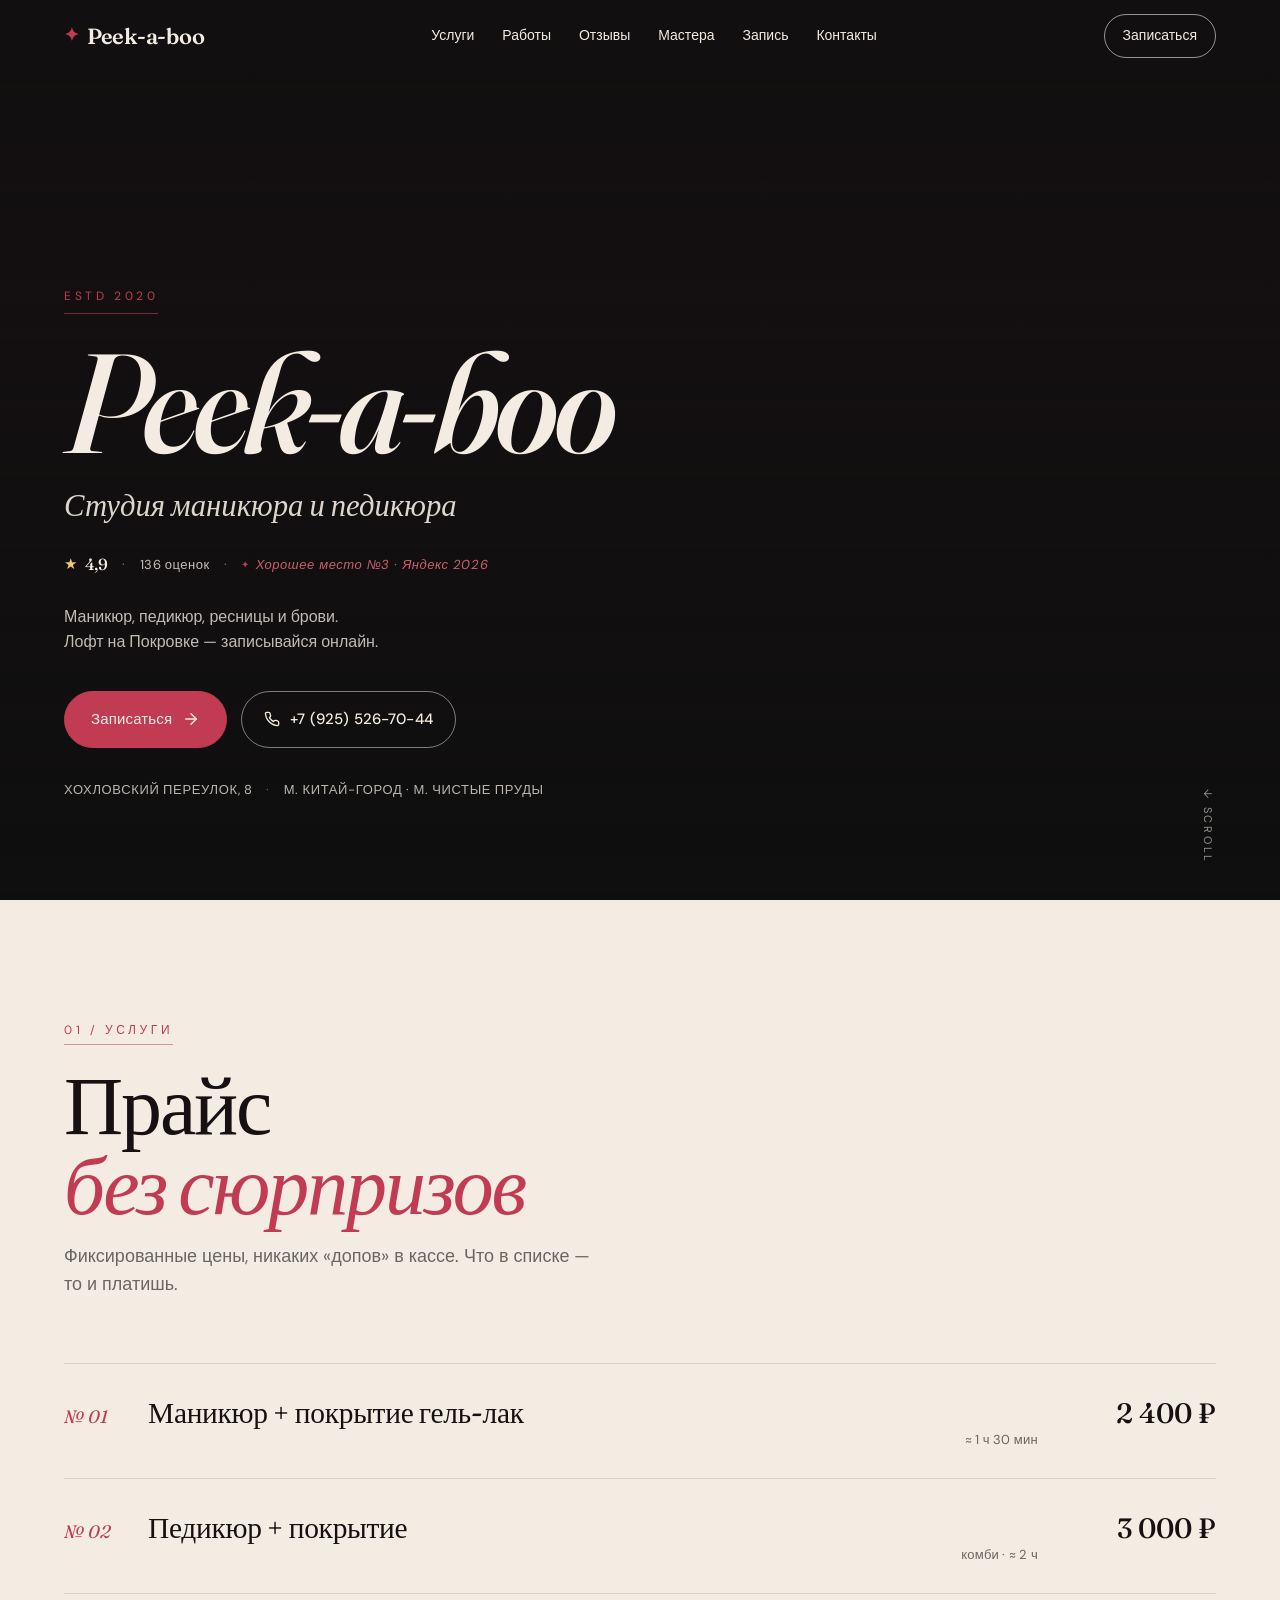
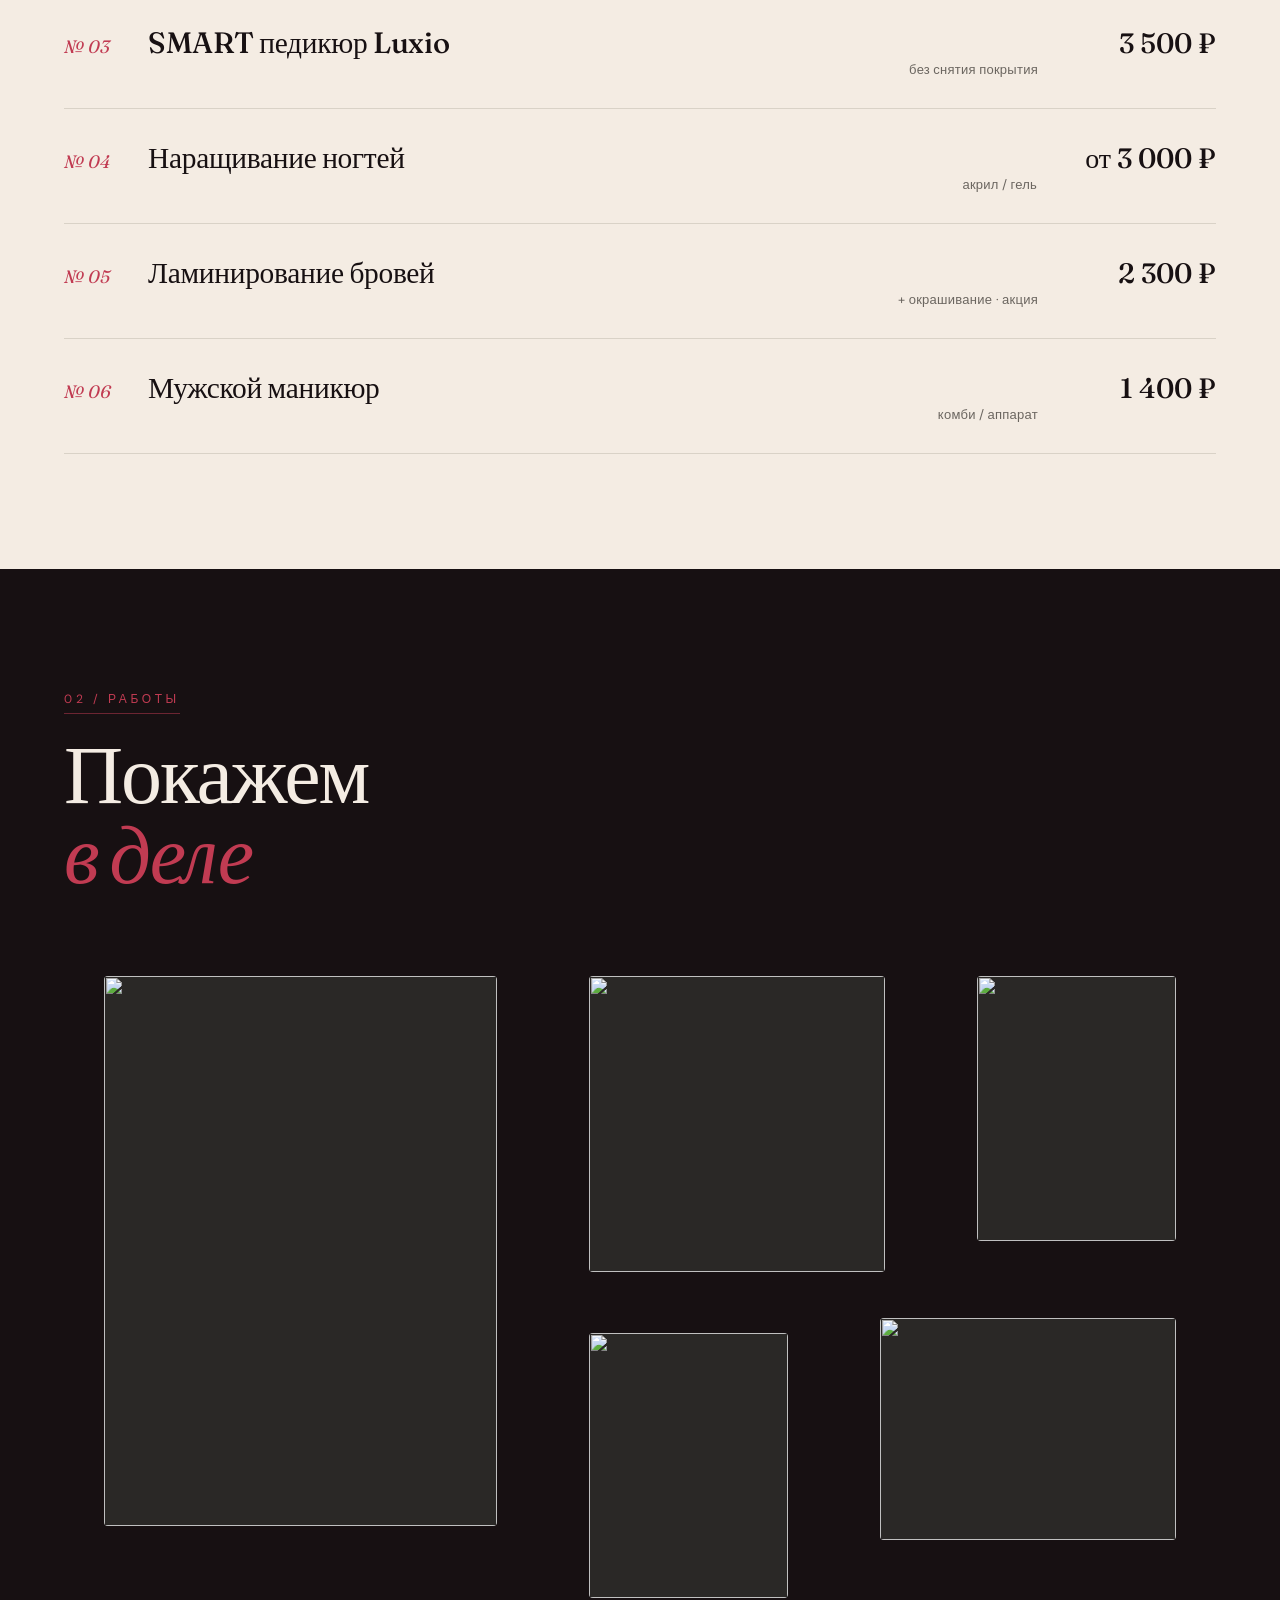
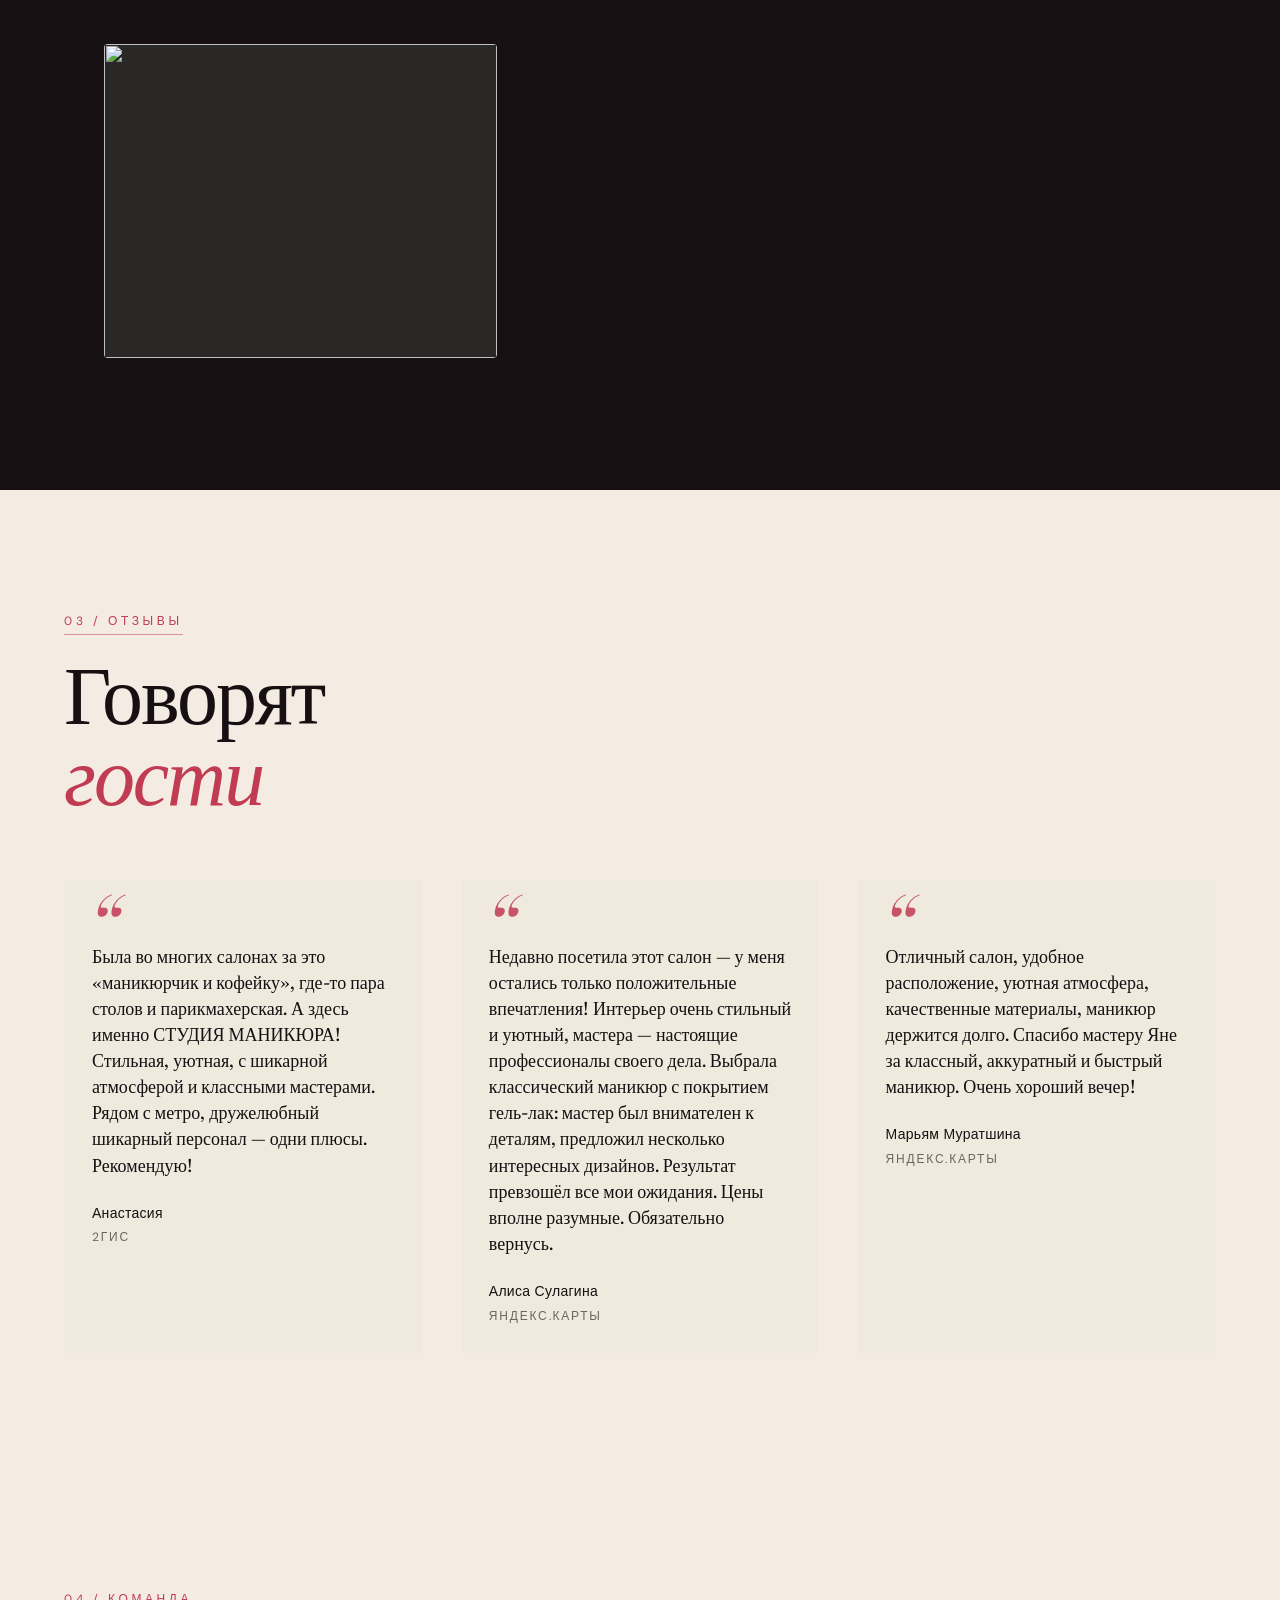
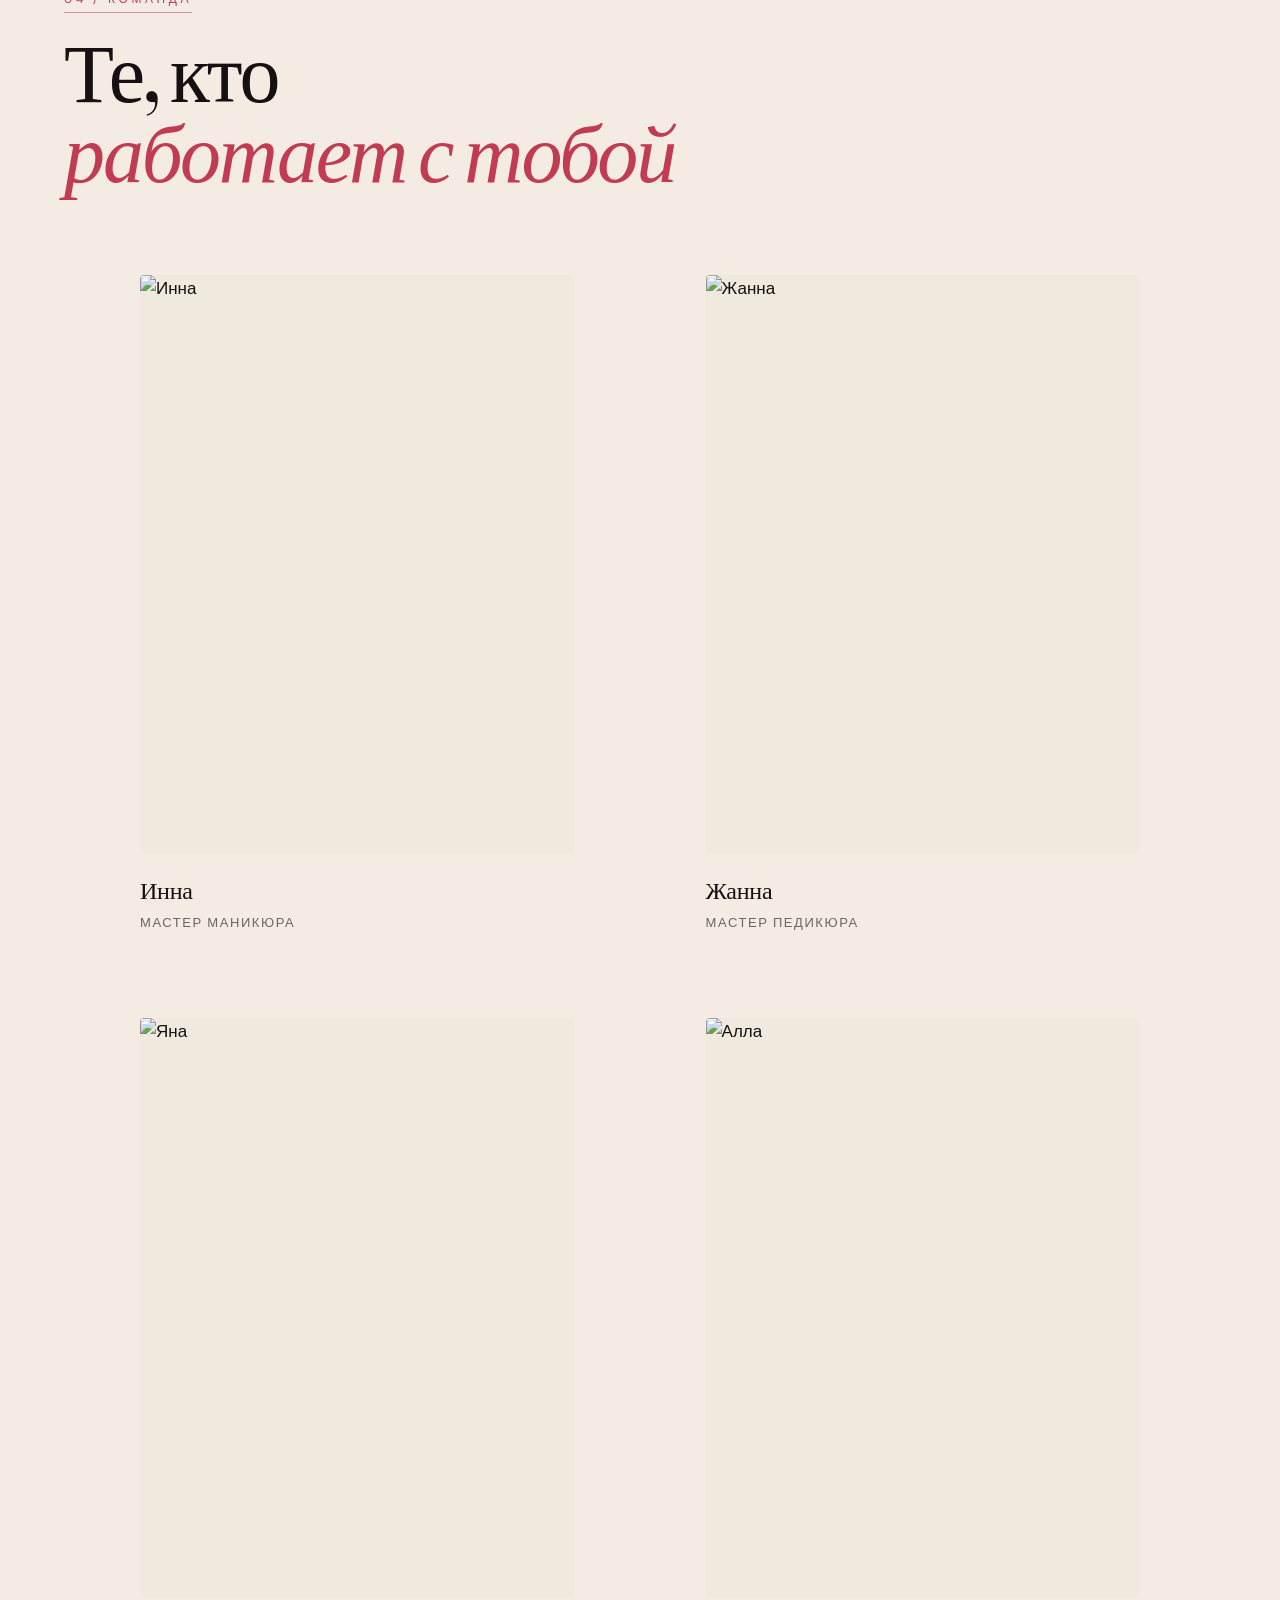
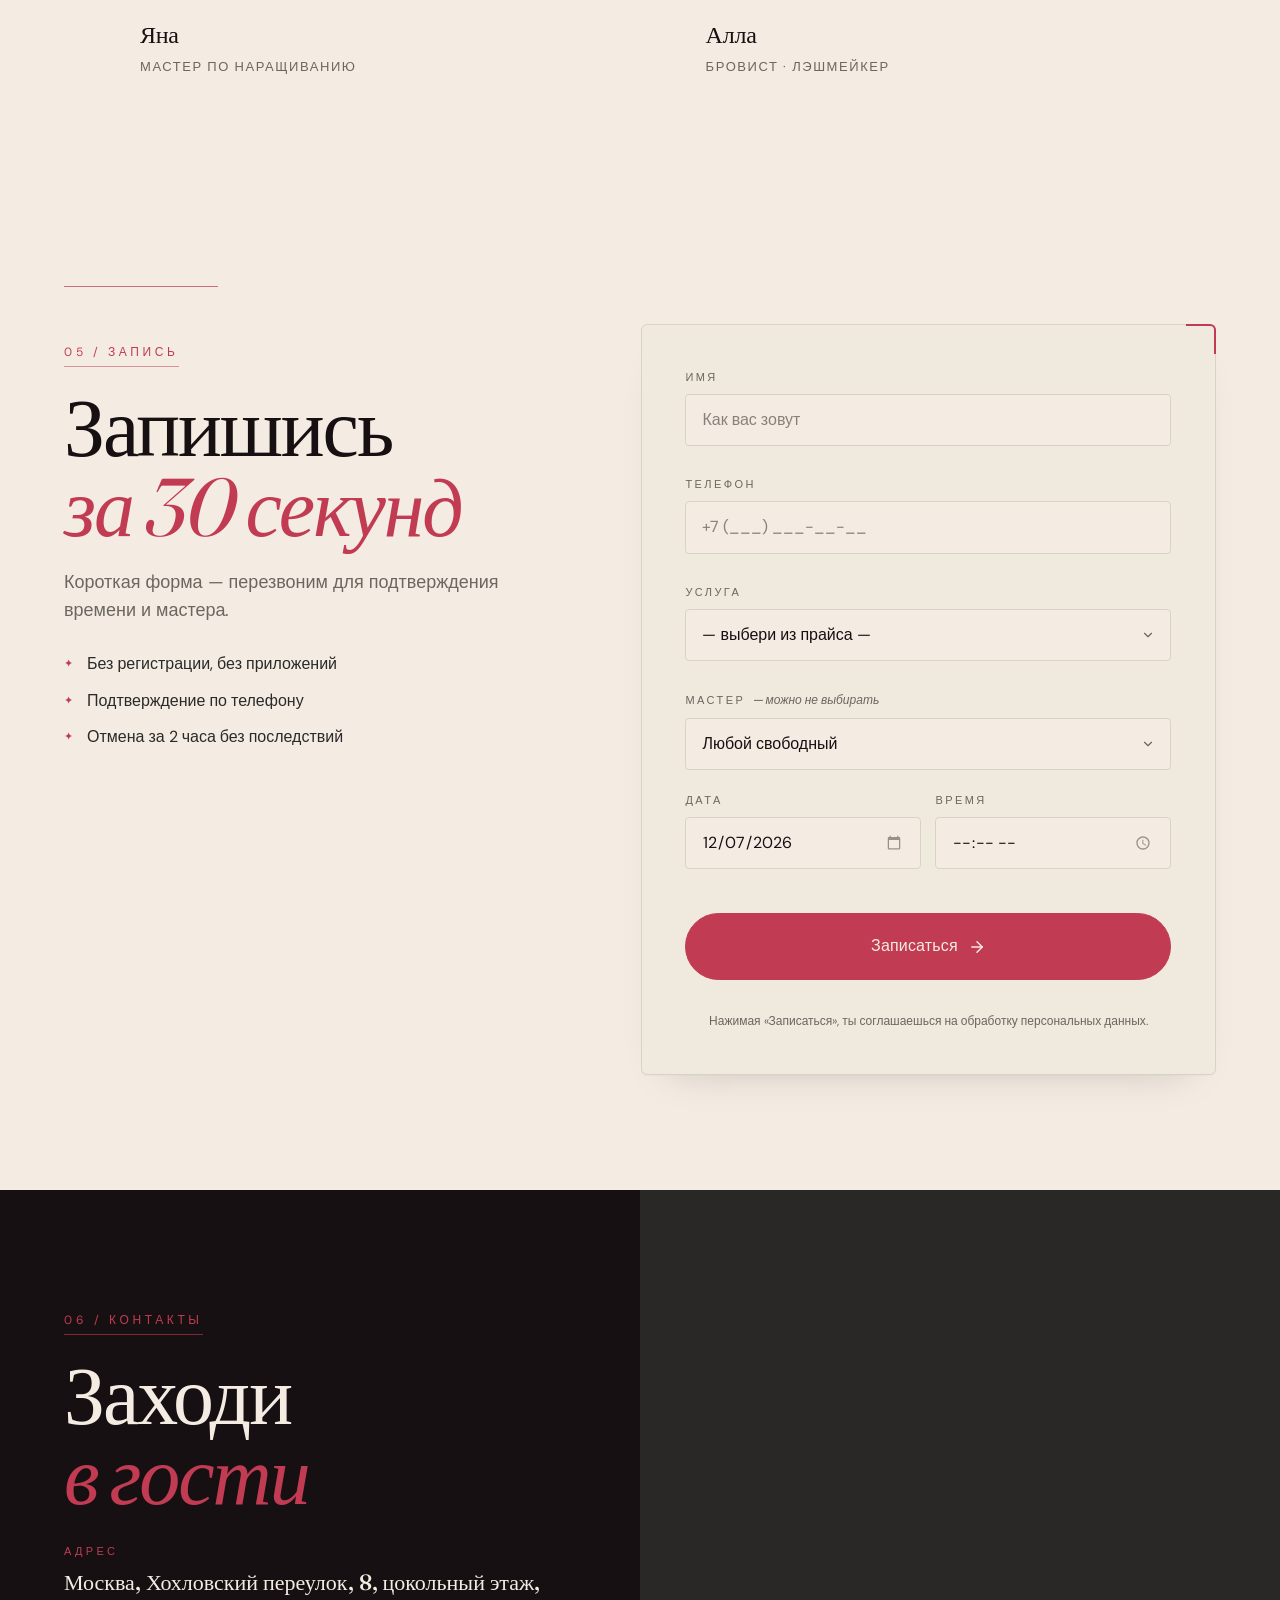
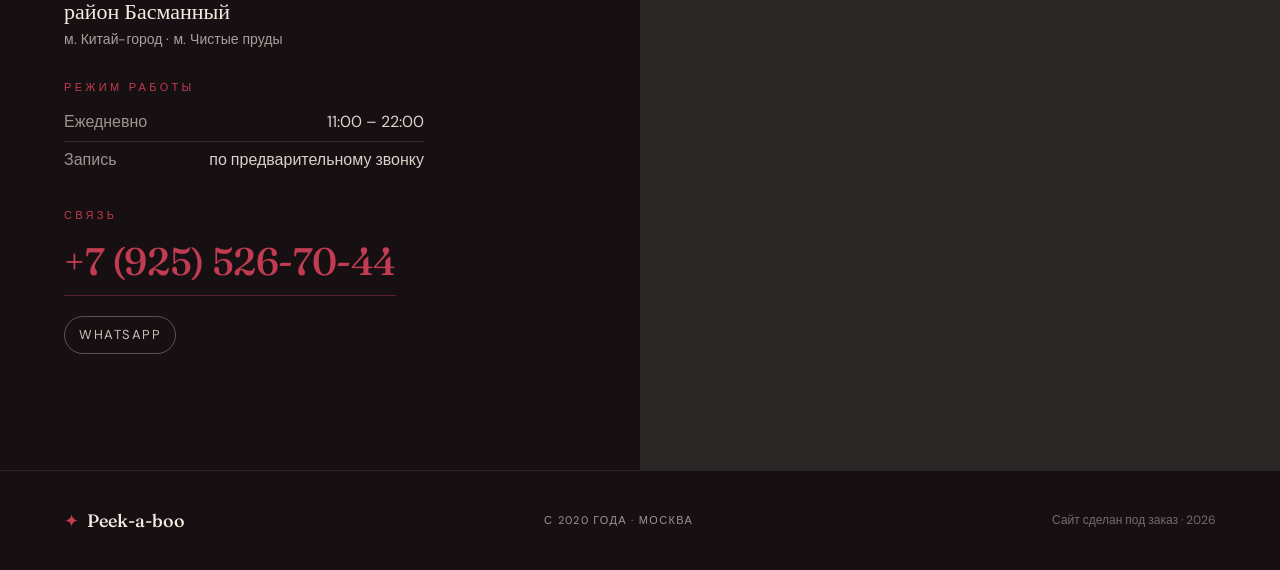
==== index.html @ 235dcc73 "Peek-a-boo — лендинг студии маникюра, шаблон Lucky fox + данные 2ГИС+Яндекс" ====
<!DOCTYPE html>
<html lang="ru">
<head>
  <meta charset="UTF-8" />
  <meta name="viewport" content="width=device-width, initial-scale=1, viewport-fit=cover" />
  <title data-bind="title">Peek-a-boo · студия маникюра и педикюра на Покровке</title>
  <meta name="description" content="" data-bind="meta_description" />
  <meta name="theme-color" content="#171012" />

  <link rel="preconnect" href="https://fonts.googleapis.com" />
  <link rel="preconnect" href="https://fonts.gstatic.com" crossorigin />
  <link
    href="https://fonts.googleapis.com/css2?family=Fraunces:opsz,wght@9..144,400;9..144,500;9..144,600;9..144,700&family=DM+Sans:opsz,wght@9..40,400;9..40,500;9..40,600&display=swap"
    rel="stylesheet"
  />
  <link rel="stylesheet" href="style.css?v=2" />
</head>
<body>
  <!-- Шапка (мини, прилипает к верху) -->
  <header class="topbar" id="topbar">
    <a class="topbar__brand" href="#top">
      <span class="topbar__mark">✦</span>
      <span data-bind="name">—</span>
    </a>
    <nav class="topbar__nav">
      <a href="#services">Услуги</a>
      <a href="#gallery">Работы</a>
      <a href="#reviews">Отзывы</a>
      <a href="#masters">Мастера</a>
      <a href="#booking">Запись</a>
      <a href="#contacts">Контакты</a>
    </nav>
    <a class="topbar__cta" href="#booking">Записаться</a>
  </header>

  <!-- HERO -->
  <section class="hero" id="top">
    <div class="hero__media" data-bind-style="backgroundImage:hero_image_css"></div>
    <div class="hero__veil"></div>
    <div class="hero__inner">
      <div class="hero__est">
        ESTD <span data-bind="est_year">—</span>
      </div>
      <h1 class="hero__title">
        <span class="hero__title-name" data-bind="name">—</span>
      </h1>
      <p class="hero__tagline" data-bind="tagline">—</p>
      <div class="hero__trust" id="hero-trust"><!-- наполняется из config.trust --></div>
      <p class="hero__offer" data-bind="offer">—</p>
      <div class="hero__cta-row">
        <a class="btn btn--solid btn--with-arrow" href="#booking">
          <span>Записаться</span>
          <svg class="btn__arrow" viewBox="0 0 24 24" width="18" height="18" fill="none" stroke="currentColor" stroke-width="2" stroke-linecap="round" stroke-linejoin="round" aria-hidden="true"><line x1="5" y1="12" x2="19" y2="12"/><polyline points="12 5 19 12 12 19"/></svg>
        </a>
        <a class="btn btn--ghost btn--with-icon" data-bind-attr="href:phone_tel">
          <svg viewBox="0 0 24 24" width="16" height="16" fill="none" stroke="currentColor" stroke-width="2" stroke-linecap="round" stroke-linejoin="round" aria-hidden="true"><path d="M22 16.92v3a2 2 0 0 1-2.18 2 19.79 19.79 0 0 1-8.63-3.07 19.5 19.5 0 0 1-6-6 19.79 19.79 0 0 1-3.07-8.67A2 2 0 0 1 4.11 2h3a2 2 0 0 1 2 1.72 12.84 12.84 0 0 0 .7 2.81 2 2 0 0 1-.45 2.11L8.09 9.91a16 16 0 0 0 6 6l1.27-1.27a2 2 0 0 1 2.11-.45 12.84 12.84 0 0 0 2.81.7A2 2 0 0 1 22 16.92z"/></svg>
          <span data-bind="phone">—</span>
        </a>
      </div>
      <div class="hero__address">
        <span data-bind="address_short">—</span>
        <span class="dot">·</span>
        <span data-bind="metro">—</span>
      </div>
    </div>
    <div class="hero__scroll">↓ scroll</div>
  </section>

  <!-- УСЛУГИ -->
  <section class="section section--paper" id="services">
    <div class="section__head">
      <span class="eyebrow">01 / Услуги</span>
      <h2 class="section__title">Прайс<br /><em>без сюрпризов</em></h2>
      <p class="section__lede">
        Фиксированные цены, никаких «допов» в кассе. Что в списке — то и платишь.
      </p>
    </div>
    <ol class="services" id="services-list">
      <!-- наполняется из config.services -->
    </ol>
  </section>

  <!-- ГАЛЕРЕЯ -->
  <section class="section section--dark" id="gallery">
    <div class="section__head section__head--inverse">
      <span class="eyebrow">02 / Работы</span>
      <h2 class="section__title">Покажем<br /><em>в деле</em></h2>
    </div>
    <div class="gallery" id="gallery-grid">
      <!-- наполняется из config.gallery -->
    </div>
  </section>

  <!-- ОТЗЫВЫ -->
  <section class="section section--paper" id="reviews">
    <div class="section__head">
      <span class="eyebrow">03 / Отзывы</span>
      <h2 class="section__title">Говорят<br /><em>гости</em></h2>
    </div>
    <div class="reviews" id="reviews-list">
      <!-- наполняется из config.reviews -->
    </div>
  </section>

  <!-- МАСТЕРА -->
  <section class="section section--paper" id="masters" data-section="masters">
    <div class="section__head">
      <span class="eyebrow">04 / Команда</span>
      <h2 class="section__title">Те, кто<br /><em>работает с тобой</em></h2>
    </div>
    <div class="masters" id="masters-list">
      <!-- наполняется из config.masters -->
    </div>
  </section>

  <!-- ЗАПИСЬ -->
  <section class="section section--paper section--booking" id="booking">
    <div class="booking">
      <div class="booking__head">
        <span class="eyebrow">05 / Запись</span>
        <h2 class="section__title">Запишись<br /><em>за 30 секунд</em></h2>
        <p class="section__lede">
          Короткая форма — перезвоним для подтверждения времени и мастера.
        </p>
        <ul class="booking__points">
          <li><span class="booking__bullet">✦</span> Без регистрации, без приложений</li>
          <li><span class="booking__bullet">✦</span> Подтверждение по телефону</li>
          <li><span class="booking__bullet">✦</span> Отмена за 2 часа без последствий</li>
        </ul>
      </div>

      <form class="booking__form" id="booking-form" novalidate>
        <div class="field">
          <label class="field__label" for="b-name">Имя</label>
          <input class="field__input" id="b-name" name="name" type="text" required minlength="2" autocomplete="given-name" placeholder="Как вас зовут" />
          <div class="field__error" data-error-for="name"></div>
        </div>

        <div class="field">
          <label class="field__label" for="b-phone">Телефон</label>
          <input class="field__input" id="b-phone" name="phone" type="tel" required inputmode="tel" autocomplete="tel" placeholder="+7 (___) ___-__-__" />
          <div class="field__error" data-error-for="phone"></div>
        </div>

        <div class="field">
          <label class="field__label" for="b-service">Услуга</label>
          <div class="field__select-wrap">
            <select class="field__input field__select" id="b-service" name="service" required>
              <option value="">— выбери из прайса —</option>
            </select>
            <svg class="field__select-caret" viewBox="0 0 24 24" width="14" height="14" fill="none" stroke="currentColor" stroke-width="2" stroke-linecap="round" stroke-linejoin="round" aria-hidden="true"><polyline points="6 9 12 15 18 9"/></svg>
          </div>
          <div class="field__error" data-error-for="service"></div>
        </div>

        <div class="field">
          <label class="field__label" for="b-master">
            Мастер <span class="field__opt">— можно не выбирать</span>
          </label>
          <div class="field__select-wrap">
            <select class="field__input field__select" id="b-master" name="master">
              <option value="">Любой свободный</option>
            </select>
            <svg class="field__select-caret" viewBox="0 0 24 24" width="14" height="14" fill="none" stroke="currentColor" stroke-width="2" stroke-linecap="round" stroke-linejoin="round" aria-hidden="true"><polyline points="6 9 12 15 18 9"/></svg>
          </div>
        </div>

        <div class="field-row">
          <div class="field">
            <label class="field__label" for="b-date">Дата</label>
            <input class="field__input" id="b-date" name="date" type="date" required />
            <div class="field__error" data-error-for="date"></div>
          </div>
          <div class="field">
            <label class="field__label" for="b-time">Время</label>
            <input class="field__input" id="b-time" name="time" type="time" required step="900" />
            <div class="field__error" data-error-for="time"></div>
          </div>
        </div>

        <button class="btn btn--solid btn--book btn--with-arrow" type="submit" id="booking-submit">
          <span class="btn__label">Записаться</span>
          <svg class="btn__arrow" viewBox="0 0 24 24" width="18" height="18" fill="none" stroke="currentColor" stroke-width="2" stroke-linecap="round" stroke-linejoin="round" aria-hidden="true"><line x1="5" y1="12" x2="19" y2="12"/><polyline points="12 5 19 12 12 19"/></svg>
          <svg class="btn__spinner" viewBox="0 0 24 24" width="20" height="20" fill="none" stroke="currentColor" stroke-width="2" stroke-linecap="round" aria-hidden="true"><circle cx="12" cy="12" r="9" stroke-opacity=".25"/><path d="M21 12a9 9 0 0 0-9-9"/></svg>
        </button>

        <p class="booking__legal">
          Нажимая «Записаться», ты соглашаешься на обработку персональных данных.
        </p>
      </form>

      <!-- Success state — показывается вместо формы после успешной отправки -->
      <div class="booking__success" id="booking-success" hidden>
        <span class="booking__success-mark">✦</span>
        <h3 class="booking__success-title">Заявка<br /><em>принята</em></h3>
        <p class="booking__success-lede">
          Мы свяжемся с тобой в течение часа, чтобы подтвердить время и мастера.
        </p>
        <div class="booking__success-actions">
          <a class="btn btn--ghost-dark btn--with-icon" data-bind-attr="href:phone_tel">
            <svg viewBox="0 0 24 24" width="16" height="16" fill="none" stroke="currentColor" stroke-width="2" stroke-linecap="round" stroke-linejoin="round" aria-hidden="true"><path d="M22 16.92v3a2 2 0 0 1-2.18 2 19.79 19.79 0 0 1-8.63-3.07 19.5 19.5 0 0 1-6-6 19.79 19.79 0 0 1-3.07-8.67A2 2 0 0 1 4.11 2h3a2 2 0 0 1 2 1.72 12.84 12.84 0 0 0 .7 2.81 2 2 0 0 1-.45 2.11L8.09 9.91a16 16 0 0 0 6 6l1.27-1.27a2 2 0 0 1 2.11-.45 12.84 12.84 0 0 0 2.81.7A2 2 0 0 1 22 16.92z"/></svg>
            <span>Позвонить сейчас</span>
          </a>
          <button class="booking__again" id="booking-again" type="button">или записаться ещё раз</button>
        </div>
      </div>
    </div>
  </section>

  <!-- КОНТАКТЫ -->
  <section class="section section--dark section--contacts" id="contacts">
    <div class="contacts">
      <div class="contacts__col contacts__col--info">
        <span class="eyebrow eyebrow--inverse">06 / Контакты</span>
        <h2 class="section__title section__title--inverse">
          Заходи<br /><em>в гости</em>
        </h2>

        <div class="contacts__block">
          <div class="contacts__label">Адрес</div>
          <div class="contacts__value" data-bind="address">—</div>
          <div class="contacts__sub" data-bind="metro">—</div>
        </div>

        <div class="contacts__block">
          <div class="contacts__label">Режим работы</div>
          <ul class="hours" id="hours-list">
            <!-- наполняется из config.hours -->
          </ul>
        </div>

        <div class="contacts__block">
          <div class="contacts__label">Связь</div>
          <a class="contacts__phone" data-bind-attr="href:phone_tel">
            <span data-bind="phone">—</span>
          </a>
          <div class="contacts__socials" id="contacts-socials">
            <!-- наполняется из config.* -->
          </div>
        </div>
      </div>

      <div class="contacts__col contacts__col--map">
        <div class="map" id="map">
          <!-- iframe вставляется через script.js, если задан config.map_embed_src -->
        </div>
      </div>
    </div>
  </section>

  <!-- ФУТЕР -->
  <footer class="footer">
    <div class="footer__brand">
      <span class="footer__mark">✦</span>
      <span data-bind="name">—</span>
    </div>
    <div class="footer__est">
      С <span data-bind="est_year">—</span> года · Москва
    </div>
    <div class="footer__signature">
      Сайт сделан под заказ · <span class="footer__year" id="footer-year"></span>
    </div>
  </footer>

  <!-- Плавающая кнопка записи для мобилы -->
  <a class="fab" href="#booking" aria-label="Записаться">
    <svg viewBox="0 0 24 24" width="20" height="20" fill="none" stroke="currentColor" stroke-width="2" stroke-linecap="round" stroke-linejoin="round" aria-hidden="true">
      <rect x="3" y="4" width="18" height="18" rx="2" ry="2"/>
      <line x1="16" y1="2" x2="16" y2="6"/>
      <line x1="8" y1="2" x2="8" y2="6"/>
      <line x1="3" y1="10" x2="21" y2="10"/>
      <polyline points="9 16 11 18 15 14"/>
    </svg>
    <span class="fab__label">Записаться</span>
  </a>

  <script src="config.js?v=2"></script>
  <script src="script.js?v=2"></script>
</body>
</html>
---- style.css ----
/* ============================================================
   ТОПОР · Барбершоп — Editorial Minimalism
   Шрифты: Fraunces (display, variable serif) + DM Sans (body)
   Все настраиваемые значения — в :root и инжектятся из config.js
   ============================================================ */

:root {
  /* Цвета (переопределяются из config.js через JS) */
  --accent: #B8835A;
  --accent-dark: #8E5F3E;
  --ink: #0F0F0F;
  --ink-soft: #2A2A2A;
  --muted: #6B6660;
  --line: #D9D2C7;
  --paper: #F5F1EB;
  --paper-soft: #EFE9DE;
  --paper-dark: #1A1A1A;
  --paper-dark-soft: #2A2826;

  /* Типографика — расширенный fallback, если Fraunces не загрузится (например, на iOS) */
  --display: "Fraunces", "Iowan Old Style", "Cormorant Garamond", "Hoefler Text", "Georgia", "Times New Roman", serif;
  --body: "DM Sans", -apple-system, BlinkMacSystemFont, "Segoe UI", sans-serif;

  /* Ритм */
  --section-px: clamp(20px, 5vw, 96px);
  --section-py: clamp(64px, 9vw, 140px);
  --max-w: 1320px;
}

* { box-sizing: border-box; }
html { scroll-behavior: smooth; }
body {
  margin: 0;
  font-family: var(--body);
  font-size: 17px;
  line-height: 1.55;
  color: var(--ink);
  /* Тёмный фон под всем сайтом — чтобы iOS safe-area сверху/снизу не была белой */
  background: var(--paper-dark);
  -webkit-font-smoothing: antialiased;
  text-rendering: optimizeLegibility;
}
img { max-width: 100%; display: block; }
a { color: inherit; text-decoration: none; }
button { font: inherit; cursor: pointer; }

/* ===== TOPBAR ===== */
.topbar {
  position: fixed; top: 0; left: 0; right: 0; z-index: 50;
  padding-top: max(14px, env(safe-area-inset-top));
  padding-bottom: 14px;
  padding-left: var(--section-px); padding-right: var(--section-px);
  display: flex; align-items: center; justify-content: space-between;
  /* Прозрачный над hero — фон появляется только при скролле */
  background: transparent;
  border-bottom: 1px solid transparent;
  transition: background .25s, border-color .2s, padding .2s, backdrop-filter .25s;
}
.topbar.is-scrolled {
  background: color-mix(in srgb, var(--paper) 92%, transparent);
  backdrop-filter: blur(12px);
  -webkit-backdrop-filter: blur(12px);
  border-bottom-color: var(--line);
  padding-top: max(10px, env(safe-area-inset-top));
  padding-bottom: 10px;
}
/* Над hero (когда topbar прозрачный) текст белый, чтобы читался на фото */
.topbar:not(.is-scrolled) .topbar__brand,
.topbar:not(.is-scrolled) .topbar__nav a { color: var(--paper); }
.topbar:not(.is-scrolled) .topbar__cta {
  color: var(--paper);
  border-color: color-mix(in srgb, var(--paper) 60%, transparent);
}
.topbar:not(.is-scrolled) .topbar__cta:hover {
  background: var(--paper); color: var(--ink); border-color: var(--paper);
}
.topbar__brand {
  display: inline-flex; align-items: center; gap: 8px;
  font-family: var(--display); font-weight: 600; font-size: 22px;
  letter-spacing: -.01em;
}
.topbar__mark { color: var(--accent); font-size: 18px; transform: translateY(-1px); }
.topbar__nav { display: flex; gap: 28px; font-size: 14px; }
.topbar__nav a {
  position: relative; padding: 6px 0;
  color: var(--ink-soft); transition: color .15s;
}
.topbar__nav a:hover { color: var(--accent); }
.topbar__cta {
  padding: 10px 18px;
  border: 1px solid var(--ink);
  border-radius: 999px;
  font-size: 14px; font-weight: 500;
  transition: background .15s, color .15s;
}
.topbar__cta:hover { background: var(--ink); color: var(--paper); }

@media (max-width: 820px) {
  .topbar { padding: 10px 16px; }
  .topbar__nav { display: none; }
  .topbar__brand { font-size: 18px; }
  .topbar__cta { padding: 8px 14px; font-size: 13px; }
}

/* ===== HERO ===== */
.hero {
  position: relative; min-height: 100vh;
  display: flex; align-items: flex-end;
  padding: 120px var(--section-px) clamp(60px, 8vw, 100px);
  color: var(--paper); overflow: hidden;
}
.hero__media {
  position: absolute; inset: 0;
  background-size: cover; background-position: center;
  transform: scale(1.05);
  animation: heroZoom 18s ease-out forwards;
}
@keyframes heroZoom { to { transform: scale(1); } }
.hero__veil {
  position: absolute; inset: 0;
  background: linear-gradient(
    180deg,
    rgba(15,15,15,.62) 0%,
    rgba(15,15,15,.42) 35%,
    rgba(15,15,15,.95) 100%
  );
}
.hero__inner {
  position: relative;
  max-width: 880px;
  width: 100%;
}
.hero__est {
  display: inline-block;
  font-size: 12px; letter-spacing: .3em; text-transform: uppercase;
  color: var(--accent);
  padding-bottom: 8px;
  border-bottom: 1px solid color-mix(in srgb, var(--accent) 60%, transparent);
  margin-bottom: 24px;
  animation: fadeUp .8s .1s both;
}
.hero__title {
  font-family: var(--display);
  font-weight: 500;
  font-size: clamp(56px, 11vw, 168px);
  line-height: .92;
  letter-spacing: -.035em;
  margin: 0 0 18px;
  animation: fadeUp .9s .25s both;
}
.hero__title-name { font-style: italic; }
.hero__tagline {
  font-family: var(--display);
  font-size: clamp(22px, 2.4vw, 32px);
  font-weight: 400;
  font-style: italic;
  margin: 0 0 28px;
  line-height: 1.25;
  max-width: 660px;
  color: color-mix(in srgb, var(--paper) 90%, transparent);
  animation: fadeUp .9s .4s both;
}
.hero__trust {
  display: flex; flex-wrap: wrap; align-items: center;
  gap: 14px;
  margin: 0 0 28px;
  font-size: 13px;
  letter-spacing: .04em;
  color: color-mix(in srgb, var(--paper) 80%, transparent);
  animation: fadeUp .9s .5s both;
}
.hero__trust:empty { display: none; }
.hero__trust-rating {
  display: inline-flex; align-items: center; gap: 7px;
  color: var(--paper);
}
.hero__trust-star { color: #F5C76E; font-size: 15px; line-height: 1; }
.hero__trust-rating strong {
  font-family: var(--display); font-weight: 500;
  font-size: 16px; letter-spacing: -.01em;
}
.hero__trust-sep {
  color: color-mix(in srgb, var(--accent) 75%, var(--paper));
  font-size: 14px;
  opacity: .8;
  user-select: none;
}
.hero__trust-award {
  display: inline-flex; align-items: center; gap: 6px;
  font-style: italic;
  color: color-mix(in srgb, var(--accent) 80%, var(--paper));
}
.hero__trust-award::before {
  content: "✦";
  color: var(--accent);
  font-size: 10px;
  font-style: normal;
}
.hero__offer {
  font-size: 16px;
  max-width: 540px;
  margin: 0 0 36px;
  white-space: pre-line;
  color: color-mix(in srgb, var(--paper) 78%, transparent);
  animation: fadeUp .9s .55s both;
}
.hero__cta-row {
  display: flex; flex-wrap: wrap; gap: 14px;
  margin-bottom: 32px;
  animation: fadeUp .9s .7s both;
}
.hero__address {
  font-size: 13px;
  letter-spacing: .05em;
  text-transform: uppercase;
  color: color-mix(in srgb, var(--paper) 75%, transparent);
  animation: fadeUp .9s .85s both;
}
.hero__address .dot { margin: 0 10px; opacity: .5; }
.hero__scroll {
  position: absolute;
  right: var(--section-px); bottom: clamp(20px, 4vw, 36px);
  font-size: 11px; letter-spacing: .25em; text-transform: uppercase;
  color: color-mix(in srgb, var(--paper) 60%, transparent);
  writing-mode: vertical-rl;
  animation: fadeUp 1s 1s both, bounce 2.6s 2s ease-in-out infinite;
}
@keyframes fadeUp { from { opacity: 0; transform: translateY(24px); } to { opacity: 1; transform: none; } }
@keyframes bounce { 0%, 100% { transform: translateY(0); } 50% { transform: translateY(8px); } }

@media (max-width: 600px) {
  .hero { min-height: 94vh; padding-bottom: 80px; }
  .hero__scroll { display: none; }
  .hero__address { font-size: 12px; }
  .hero__cta-row { width: 100%; }
}

/* ===== BUTTONS ===== */
.btn {
  display: inline-flex; align-items: center; gap: 10px;
  padding: 16px 26px;
  border-radius: 999px;
  font-size: 15px; font-weight: 500;
  letter-spacing: .01em;
  transition: transform .15s, background .15s, color .15s, border-color .15s;
}
.btn:active { transform: translateY(1px); }
.btn--solid {
  background: var(--accent); color: var(--paper);
  border: 1px solid var(--accent);
}
.btn--solid:hover { background: var(--accent-dark); border-color: var(--accent-dark); }
.btn--solid .btn__phone {
  font-family: var(--display); font-weight: 500; font-size: 16px;
  opacity: .85;
}
.btn--ghost {
  background: transparent; color: var(--paper);
  border: 1px solid color-mix(in srgb, var(--paper) 50%, transparent);
}
.btn--ghost:hover {
  border-color: var(--paper);
  background: color-mix(in srgb, var(--paper) 10%, transparent);
}
.btn--ghost-dark {
  background: transparent; color: var(--ink);
  border: 1px solid var(--ink);
}
.btn--ghost-dark:hover { background: var(--ink); color: var(--paper); }
.btn--with-arrow .btn__arrow { transition: transform .25s cubic-bezier(.5,.05,.2,1); }
.btn--with-arrow:hover .btn__arrow { transform: translateX(4px); }
.btn--with-icon { padding: 14px 22px; }
.btn--book {
  padding: 20px 32px;
  font-size: 16px;
  width: 100%;
  justify-content: center;
}
.btn--book .btn__spinner { display: none; animation: spin 1s linear infinite; }
.btn--book.is-loading { pointer-events: none; opacity: .85; }
.btn--book.is-loading .btn__label,
.btn--book.is-loading .btn__arrow { display: none; }
.btn--book.is-loading .btn__spinner { display: inline-block; }
@keyframes spin { to { transform: rotate(360deg); } }

/* ===== SECTIONS ===== */
.section {
  padding: var(--section-py) var(--section-px);
  position: relative;
}
.section--paper { background: var(--paper); color: var(--ink); }
.section--dark { background: var(--paper-dark); color: var(--paper); }
.section__head { max-width: var(--max-w); margin: 0 auto clamp(40px, 5vw, 72px); }
.section__head--inverse { color: var(--paper); }
.eyebrow {
  display: inline-block;
  font-size: 12px; letter-spacing: .3em; text-transform: uppercase;
  color: var(--accent); margin-bottom: 20px;
  padding-bottom: 4px;
  border-bottom: 1px solid color-mix(in srgb, var(--accent) 50%, transparent);
}
.eyebrow--inverse { color: var(--accent); border-bottom-color: color-mix(in srgb, var(--accent) 60%, transparent); }
.section__title {
  font-family: var(--display);
  font-weight: 500;
  font-size: clamp(42px, 6.4vw, 96px);
  line-height: .98;
  letter-spacing: -.025em;
  margin: 0 0 18px;
  max-width: 900px;
}
.section__title em { font-style: italic; color: var(--accent); font-weight: 400; }
.section__title--inverse em { color: var(--accent); }
.section__lede {
  font-size: 18px;
  max-width: 540px;
  color: var(--muted);
  margin: 0;
}

/* ===== SERVICES ===== */
.services {
  list-style: none; padding: 0; margin: 0 auto;
  max-width: var(--max-w);
  border-top: 1px solid var(--line);
}
.services__item {
  display: grid;
  grid-template-columns: 60px 1fr auto auto;
  gap: 24px;
  align-items: baseline;
  padding: 28px 0;
  border-bottom: 1px solid var(--line);
  transition: padding .25s, background .25s;
}
.services__item:hover { padding-left: 12px; padding-right: 12px; background: var(--paper-soft); }
.services__num {
  font-family: var(--display);
  font-style: italic;
  font-size: 18px;
  color: var(--accent);
}
.services__title {
  font-family: var(--display);
  font-size: clamp(22px, 2.3vw, 30px);
  font-weight: 500;
  letter-spacing: -.01em;
  line-height: 1.15;
}
.services__note {
  font-size: 13px;
  color: var(--muted);
  letter-spacing: .02em;
  text-align: right;
}
.services__price {
  font-family: var(--display);
  font-size: clamp(20px, 2.2vw, 28px);
  font-weight: 500;
  color: var(--ink);
  white-space: nowrap;
  min-width: 130px;
  text-align: right;
}

@media (max-width: 700px) {
  .services__item {
    grid-template-columns: 32px 1fr;
    gap: 12px;
    padding: 22px 0;
  }
  .services__item:hover { padding-left: 0; padding-right: 0; background: transparent; }
  .services__title { font-size: 19px; grid-column: 2; }
  .services__num { font-size: 14px; align-self: start; padding-top: 4px; }
  .services__price { grid-column: 2; text-align: left; font-size: 18px; min-width: 0; margin-top: 4px; }
  .services__note { grid-column: 2; text-align: left; }
}

/* ===== GALLERY ===== */
.gallery {
  max-width: var(--max-w); margin: 0 auto;
  display: grid;
  grid-template-columns: repeat(12, 1fr);
  gap: 12px;
  align-items: start;
}
.gallery__item {
  position: relative;
  overflow: hidden;
  border-radius: 4px;
  background: var(--paper-dark-soft);
  aspect-ratio: 4 / 5;
}
/* Асимметричный паттерн для первых 6: */
.gallery__item:nth-child(1) { grid-column: span 5; grid-row: span 2; aspect-ratio: 5 / 7; }
.gallery__item:nth-child(2) { grid-column: span 4; aspect-ratio: 1 / 1; }
.gallery__item:nth-child(3) { grid-column: span 3; aspect-ratio: 3 / 4; }
.gallery__item:nth-child(4) { grid-column: span 3; aspect-ratio: 3 / 4; margin-top: 32px; }
.gallery__item:nth-child(5) { grid-column: span 4; aspect-ratio: 4 / 3; }
.gallery__item:nth-child(6) { grid-column: span 5; aspect-ratio: 5 / 4; }
.gallery__item:nth-child(n+7) { grid-column: span 4; }
.gallery__img {
  width: 100%; height: 100%;
  object-fit: cover;
  transition: transform .8s cubic-bezier(.16,.84,.44,1);
  filter: saturate(.92);
}
.gallery__item:hover .gallery__img { transform: scale(1.04); }
@media (max-width: 820px) {
  .gallery { grid-template-columns: repeat(2, 1fr); gap: 10px; }
  .gallery__item,
  .gallery__item:nth-child(n+7) { grid-column: span 1; grid-row: auto; margin-top: 0; aspect-ratio: 4 / 5; }
  /* Намеренный «масонри-ритм» — разные пропорции и небольшие сдвиги, чтобы плитка не была линейкой */
  .gallery__item:nth-child(1) { grid-column: 1 / -1; aspect-ratio: 5 / 4; }
  .gallery__item:nth-child(2) { aspect-ratio: 3 / 4; }
  .gallery__item:nth-child(3) { aspect-ratio: 1 / 1; margin-top: 24px; }
  .gallery__item:nth-child(4) { aspect-ratio: 5 / 6; }
  .gallery__item:nth-child(5) { aspect-ratio: 4 / 5; margin-top: 18px; }
  .gallery__item:nth-child(6) { aspect-ratio: 3 / 4; }
}

/* ===== REVIEWS ===== */
.reviews {
  max-width: var(--max-w); margin: 0 auto;
  display: grid;
  grid-template-columns: repeat(3, 1fr);
  gap: clamp(20px, 3vw, 48px);
}
.review {
  position: relative;
  padding: 32px 28px 28px;
  background: var(--paper-soft);
  border-radius: 4px;
}
.review__mark {
  font-family: var(--display);
  font-style: italic;
  font-size: 92px;
  color: var(--accent);
  line-height: .5;
  position: absolute;
  top: 28px; left: 22px;
  opacity: .85;
}
.review__text {
  font-family: var(--display);
  font-size: 18px;
  font-weight: 400;
  line-height: 1.45;
  color: var(--ink);
  margin: 32px 0 24px;
  position: relative;
}
.review__author {
  font-size: 14px;
  font-weight: 500;
  letter-spacing: .02em;
}
.review__source {
  font-size: 12px;
  letter-spacing: .15em;
  text-transform: uppercase;
  color: var(--muted);
  margin-top: 4px;
}
@media (max-width: 820px) { .reviews { grid-template-columns: 1fr; } }

/* ===== MASTERS ===== */
.masters {
  max-width: 1080px;            /* чуть уже — чтобы 2 колонки выглядели плотнее */
  margin: 0 auto;
  display: grid;
  grid-template-columns: repeat(2, 1fr);
  gap: clamp(28px, 4vw, 64px);
}
.master__photo-wrap {
  aspect-ratio: 3 / 4;
  overflow: hidden;
  margin-bottom: 18px;
  background: var(--paper-soft);
  border-radius: 4px;
}
.master__photo {
  width: 100%; height: 100%; object-fit: cover;
  filter: grayscale(.15) saturate(.95);
  transition: transform .8s cubic-bezier(.16,.84,.44,1), filter .4s;
}
.master:hover .master__photo { transform: scale(1.03); filter: grayscale(0) saturate(1); }
.master__name {
  font-family: var(--display);
  font-size: 24px; font-weight: 500;
  letter-spacing: -.01em;
  margin: 0 0 4px;
}
.master__role {
  font-size: 13px;
  letter-spacing: .12em;
  text-transform: uppercase;
  color: var(--muted);
}
@media (max-width: 480px) { .masters { grid-template-columns: 1fr; } }

/* ===== CONTACTS ===== */
.section--contacts { padding: 0; }
.contacts {
  display: grid;
  grid-template-columns: 1fr 1fr;
  min-height: 640px;
}
.contacts__col--info {
  padding: var(--section-py) var(--section-px);
}
.contacts__col--map {
  background: var(--paper-dark-soft);
  position: relative;
  min-height: 480px;
}
.contacts__block { margin-top: 28px; }
.contacts__label {
  font-size: 11px; letter-spacing: .3em; text-transform: uppercase;
  color: var(--accent); margin-bottom: 8px;
}
.contacts__value {
  font-family: var(--display);
  font-size: 22px; font-weight: 500;
  line-height: 1.3;
  color: var(--paper);
}
.contacts__sub { font-size: 14px; color: color-mix(in srgb, var(--paper) 65%, transparent); margin-top: 4px; }
.contacts__phone {
  display: inline-block;
  font-family: var(--display);
  font-size: clamp(28px, 3vw, 40px);
  font-weight: 500;
  color: var(--accent);
  letter-spacing: -.01em;
  border-bottom: 1px solid color-mix(in srgb, var(--accent) 40%, transparent);
  padding-bottom: 4px;
  transition: color .15s, border-color .15s;
}
.contacts__phone:hover { color: var(--paper); border-color: var(--paper); }
.contacts__socials { display: flex; gap: 16px; margin-top: 20px; }
.contacts__socials a {
  font-size: 13px;
  letter-spacing: .12em;
  text-transform: uppercase;
  color: color-mix(in srgb, var(--paper) 80%, transparent);
  padding: 8px 14px;
  border: 1px solid color-mix(in srgb, var(--paper) 30%, transparent);
  border-radius: 999px;
  transition: border-color .15s, color .15s;
}
.contacts__socials a:hover { color: var(--paper); border-color: var(--paper); }
.hours { list-style: none; padding: 0; margin: 0; }
.hours li {
  display: flex; justify-content: space-between;
  padding: 6px 0;
  font-size: 16px;
  color: color-mix(in srgb, var(--paper) 88%, transparent);
  border-bottom: 1px solid color-mix(in srgb, var(--paper) 12%, transparent);
  max-width: 360px;
}
.hours li:last-child { border-bottom: none; }
.hours span:first-child { color: color-mix(in srgb, var(--paper) 60%, transparent); }

.map { width: 100%; height: 100%; min-height: 480px; }
.map iframe { width: 100%; height: 100%; border: 0; display: block; }

@media (max-width: 900px) {
  .contacts { grid-template-columns: 1fr; }
  .contacts__col--map { min-height: 340px; order: 2; }
  .map { min-height: 340px; }
}

/* ===== FOOTER ===== */
.footer {
  padding: 36px var(--section-px);
  background: var(--paper-dark);
  color: color-mix(in srgb, var(--paper) 60%, transparent);
  display: flex; flex-wrap: wrap; align-items: center; justify-content: space-between;
  gap: 16px;
  font-size: 13px;
  border-top: 1px solid color-mix(in srgb, var(--paper) 8%, transparent);
}
.footer__brand {
  font-family: var(--display);
  font-size: 18px; font-weight: 500;
  color: var(--paper);
  display: inline-flex; gap: 8px;
}
.footer__mark { color: var(--accent); }
.footer__est { letter-spacing: .12em; text-transform: uppercase; font-size: 11px; }
.footer__signature { font-size: 12px; opacity: .7; }

/* ============================================================
   ===== SECTION: BOOKING (форма записи) ======================
   ============================================================ */
.section--booking { background: var(--paper); position: relative; }
.section--booking::before {
  /* Тонкая декоративная линия сверху, отделяющая от мастеров */
  content: "";
  display: block;
  height: 1px;
  width: clamp(80px, 12vw, 160px);
  background: var(--accent);
  position: absolute;
  top: clamp(40px, 6vw, 80px);
  left: var(--section-px);
  opacity: .7;
}

.booking {
  max-width: var(--max-w);
  margin: 0 auto;
  display: grid;
  grid-template-columns: 1fr 1.15fr;
  gap: clamp(40px, 6vw, 96px);
  align-items: start;
  position: relative;
}

.booking__head { padding-top: clamp(8px, 1vw, 16px); }
.booking__head .eyebrow { margin-bottom: 20px; }
.booking__head .section__title { margin-bottom: 22px; }
.booking__head .section__lede { margin-bottom: 28px; }

.booking__points {
  list-style: none; padding: 0; margin: 0;
  display: flex; flex-direction: column;
  gap: 14px;
}
.booking__points li {
  display: flex; align-items: baseline;
  gap: 14px;
  font-size: 16px;
  color: var(--ink-soft);
  line-height: 1.4;
}
.booking__bullet {
  color: var(--accent);
  font-size: 11px;
  transform: translateY(-2px);
}

/* ===== Карточка формы ===== */
.booking__form {
  background: var(--paper-soft);
  border: 1px solid var(--line);
  border-radius: 6px;
  padding: clamp(28px, 3.4vw, 48px);
  display: flex; flex-direction: column;
  gap: 22px;
  position: relative;
  box-shadow: 0 1px 0 rgba(0,0,0,.02), 0 20px 40px -30px rgba(15,15,15,.25);
}
.booking__form[hidden], .booking__success[hidden] { display: none !important; }
/* декоративный «угол» в верхнем правом — едва заметный editorial-штрих */
.booking__form::before {
  content: "";
  position: absolute;
  top: -1px; right: -1px;
  width: 28px; height: 28px;
  border-top: 2px solid var(--accent);
  border-right: 2px solid var(--accent);
  border-top-right-radius: 6px;
  pointer-events: none;
}

/* ===== Поля ===== */
.field { display: flex; flex-direction: column; gap: 8px; }
.field__label {
  font-size: 11px;
  letter-spacing: .22em;
  text-transform: uppercase;
  color: var(--muted);
  font-weight: 500;
}
.field__opt {
  text-transform: none;
  letter-spacing: 0;
  font-style: italic;
  color: var(--muted);
  font-size: 12px;
  margin-left: 2px;
}
.field__input {
  font: inherit;
  font-family: var(--body);
  font-size: 16px;
  line-height: 1.4;
  color: var(--ink);
  background: var(--paper);
  border: 1px solid var(--line);
  border-radius: 4px;
  padding: 14px 16px;
  width: 100%;
  min-height: 52px;
  box-sizing: border-box;
  outline: none;
  transition: border-color .15s, background .15s, box-shadow .15s;
  -webkit-appearance: none;
  appearance: none;
}
/* Фикс iOS Safari: пустой <input type="time"> схлопывается по высоте,
   из-за чего «Дата» и «Время» оказывались разными. Жёстко уравниваем. */
input[type="time"].field__input,
input[type="date"].field__input {
  height: 52px;
  line-height: 22px;
}
.field__input::placeholder { color: color-mix(in srgb, var(--muted) 80%, transparent); }
.field__input:hover { border-color: color-mix(in srgb, var(--accent) 50%, var(--line)); }
.field__input:focus {
  border-color: var(--accent);
  background: var(--paper);
  box-shadow: 0 0 0 3px color-mix(in srgb, var(--accent) 18%, transparent);
}
.field--invalid .field__input { border-color: #B84A4A; background: #FBF3F3; }
.field--invalid .field__input:focus { box-shadow: 0 0 0 3px rgba(184,74,74,.15); }
.field__error {
  font-size: 12px;
  color: #B84A4A;
  letter-spacing: .01em;
  min-height: 0;
  opacity: 0;
  transition: opacity .15s;
}
.field--invalid .field__error { opacity: 1; }

/* select wrapper с кастомной стрелкой */
.field__select-wrap { position: relative; }
.field__select {
  padding-right: 42px;
  cursor: pointer;
  background: var(--paper);
}
.field__select-caret {
  position: absolute;
  right: 16px; top: 50%;
  transform: translateY(-50%);
  pointer-events: none;
  color: var(--muted);
}

/* Дата/время — две колонки */
.field-row {
  display: grid;
  grid-template-columns: 1fr 1fr;
  gap: 14px;
}
/* native date/time picker — иконка контрастнее */
input[type="date"]::-webkit-calendar-picker-indicator,
input[type="time"]::-webkit-calendar-picker-indicator {
  opacity: .55;
  cursor: pointer;
  filter: invert(28%) sepia(8%) saturate(280%) hue-rotate(2deg);
}
input[type="date"]:hover::-webkit-calendar-picker-indicator,
input[type="time"]:hover::-webkit-calendar-picker-indicator { opacity: 1; }

/* CTA подача — pulse-эффект, привлекает внимание без агрессии.
   Запас по вертикали (margin) — чтобы свечение не упиралось в края формы. */
.btn--book {
  margin-top: 14px;
  margin-bottom: 10px;
  position: relative;
}
.btn--book::after {
  content: "";
  position: absolute;
  inset: 0;
  border-radius: 999px;
  border: 2px solid var(--accent);
  opacity: 0;
  animation: btnPulse 3.2s ease-out 1s infinite;
  pointer-events: none;
}
@keyframes btnPulse {
  0%   { opacity: .55; transform: scale(1); }
  70%  { opacity: 0;   transform: scale(1.05); }
  100% { opacity: 0;   transform: scale(1.05); }
}
.btn--book.is-loading::after,
.btn--book:hover::after { display: none; }

.booking__legal {
  font-size: 12px;
  color: var(--muted);
  margin: 0;
  text-align: center;
  line-height: 1.5;
}

/* ===== Success state ===== */
.booking__success {
  background: var(--paper-soft);
  border: 1px solid var(--line);
  border-radius: 6px;
  padding: clamp(48px, 6vw, 84px) clamp(28px, 4vw, 56px);
  text-align: center;
  position: relative;
  animation: successIn .6s cubic-bezier(.16,.84,.44,1);
}
.booking__success::before {
  content: "";
  position: absolute;
  top: -1px; right: -1px;
  width: 40px; height: 40px;
  border-top: 2px solid var(--accent);
  border-right: 2px solid var(--accent);
  border-top-right-radius: 6px;
}
@keyframes successIn { from { opacity: 0; transform: translateY(8px); } to { opacity: 1; transform: none; } }
.booking__success-mark {
  display: inline-block;
  font-size: 32px;
  color: var(--accent);
  margin-bottom: 18px;
  animation: markIn .8s .2s both cubic-bezier(.16,.84,.44,1);
}
@keyframes markIn { from { opacity: 0; transform: scale(.5) rotate(-12deg); } to { opacity: 1; transform: none; } }
.booking__success-title {
  font-family: var(--display);
  font-weight: 500;
  font-size: clamp(36px, 5vw, 64px);
  line-height: 1;
  letter-spacing: -.025em;
  margin: 0 0 16px;
  color: var(--ink);
}
.booking__success-title em { font-style: italic; color: var(--accent); font-weight: 400; }
.booking__success-lede {
  font-size: 17px;
  color: var(--ink-soft);
  max-width: 460px;
  margin: 0 auto 32px;
  line-height: 1.55;
}
.booking__success-actions {
  display: flex; flex-direction: column;
  align-items: center; gap: 14px;
}
.booking__again {
  background: none; border: 0;
  color: var(--muted);
  font-size: 13px;
  font-style: italic;
  text-decoration: underline;
  text-underline-offset: 3px;
  text-decoration-thickness: 1px;
  cursor: pointer;
  padding: 4px 8px;
}
.booking__again:hover { color: var(--ink); }

/* ===== Mobile layout ===== */
@media (max-width: 900px) {
  .booking { grid-template-columns: 1fr; gap: 36px; }
  .booking__head .section__title { font-size: clamp(40px, 9vw, 64px); }
  .field-row { grid-template-columns: 1fr 1fr; gap: 10px; }
  .booking__form { padding: 24px; }
  .field__input { font-size: 16px; padding: 13px 14px; } /* 16px чтобы iOS не зумил */
}
@media (max-width: 420px) {
  .field-row { grid-template-columns: 1fr; }
}

/* ===== FAB (плавающая кнопка записи) ===== */
.fab {
  position: fixed; right: 16px;
  /* Подняли выше safe-area iOS, чтобы тень не упиралась в URL-бар Safari */
  bottom: max(20px, calc(env(safe-area-inset-bottom) + 16px));
  z-index: 60;
  display: none;
  align-items: center; gap: 10px;
  padding: 14px 18px;
  background: var(--accent);
  color: var(--paper);
  border-radius: 999px;
  /* Чуть сократил тень — менее размашистая, не «обрезается» о край экрана */
  box-shadow: 0 8px 20px rgba(184, 131, 90, .35), 0 2px 6px rgba(0,0,0,.15);
  font-family: var(--display);
  font-weight: 500;
  font-size: 15px;
  transition: transform .15s, background .15s;
}
.fab:active { transform: scale(.97); background: var(--accent-dark); }
@media (max-width: 900px) {
  .fab { display: inline-flex; }
}
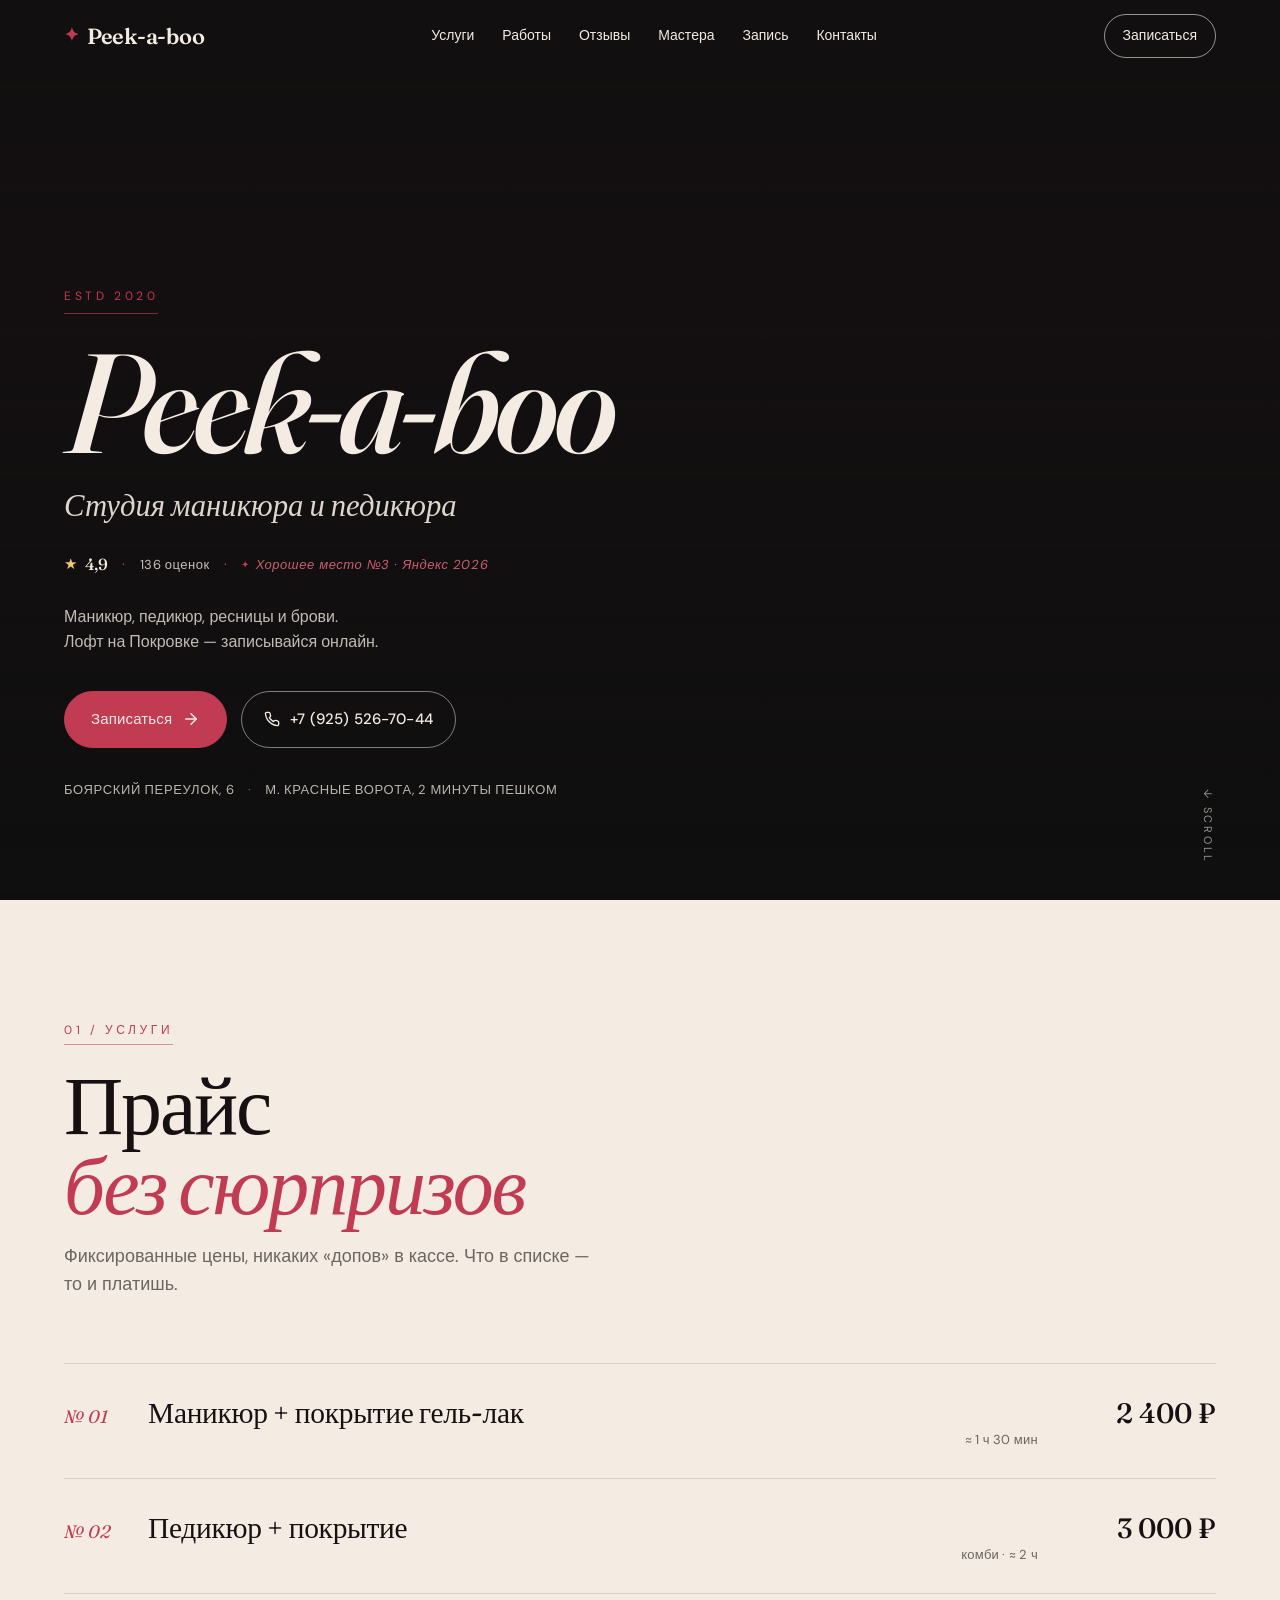
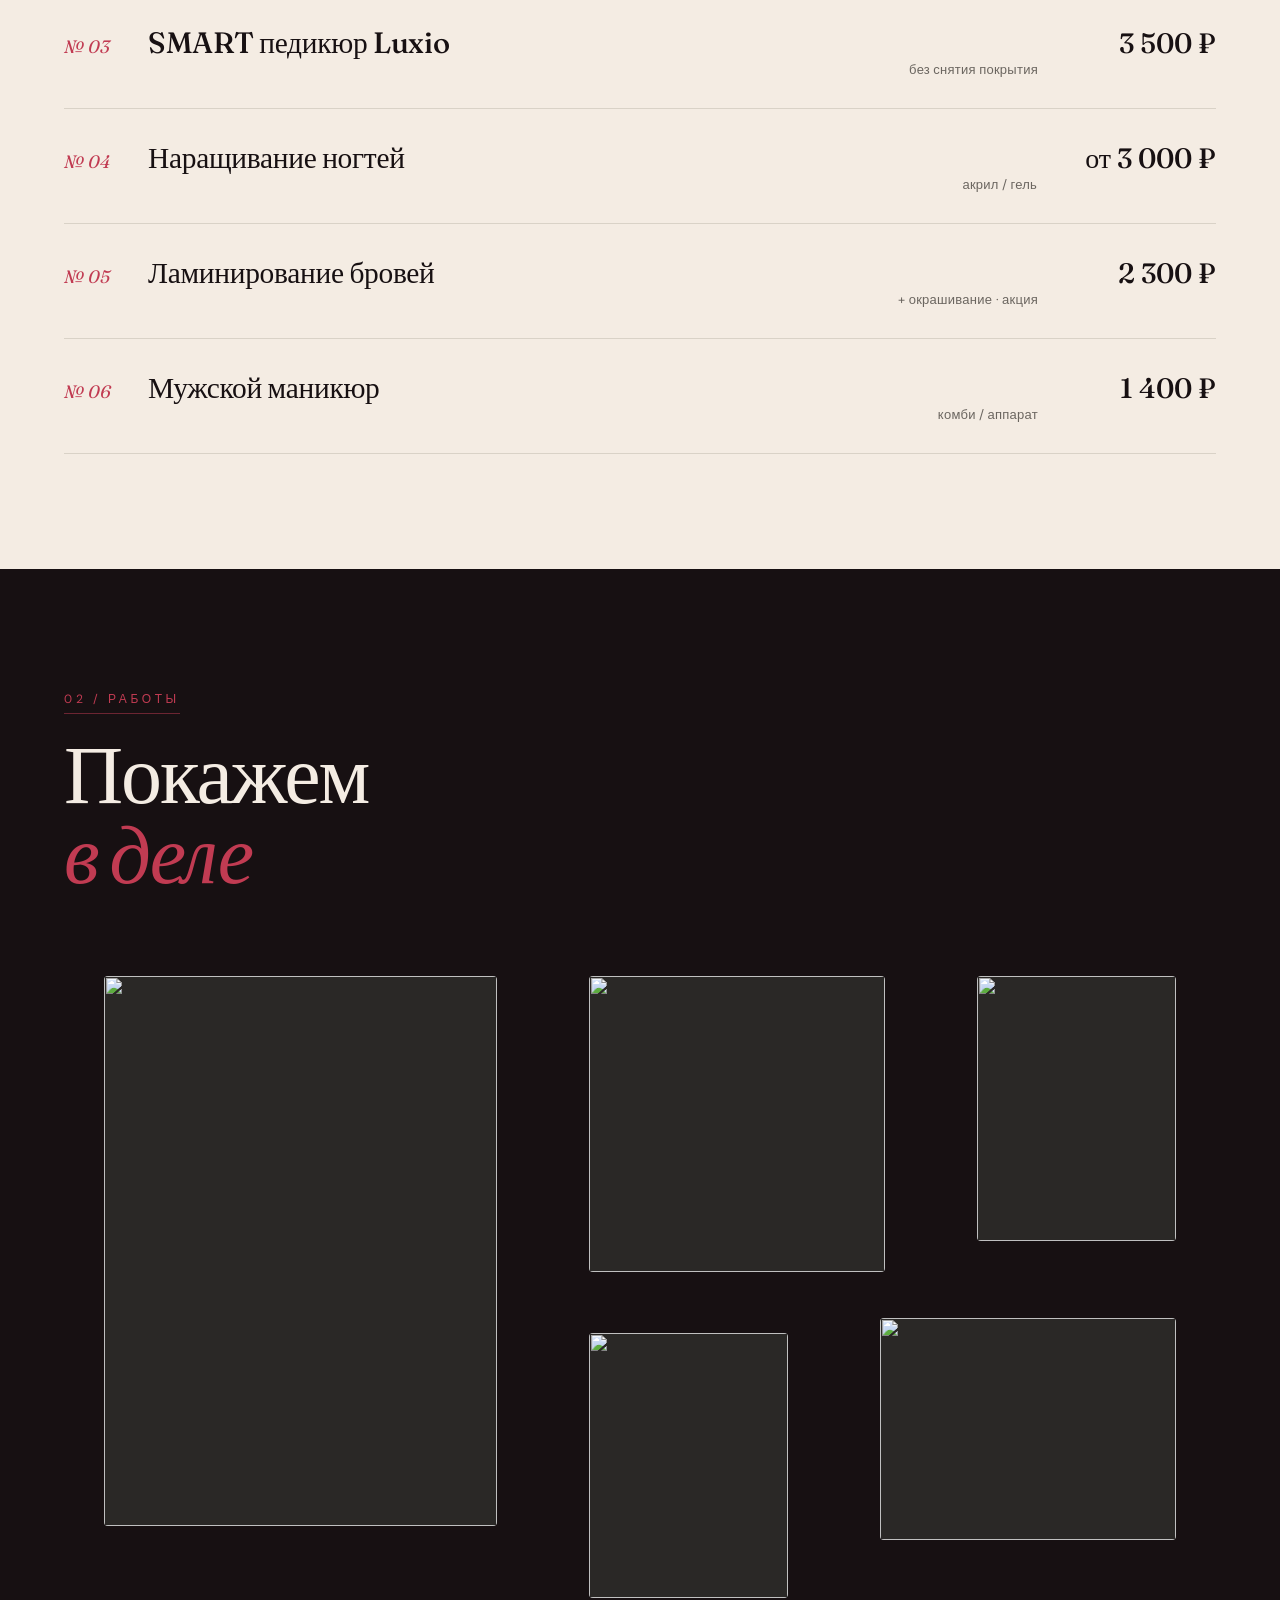
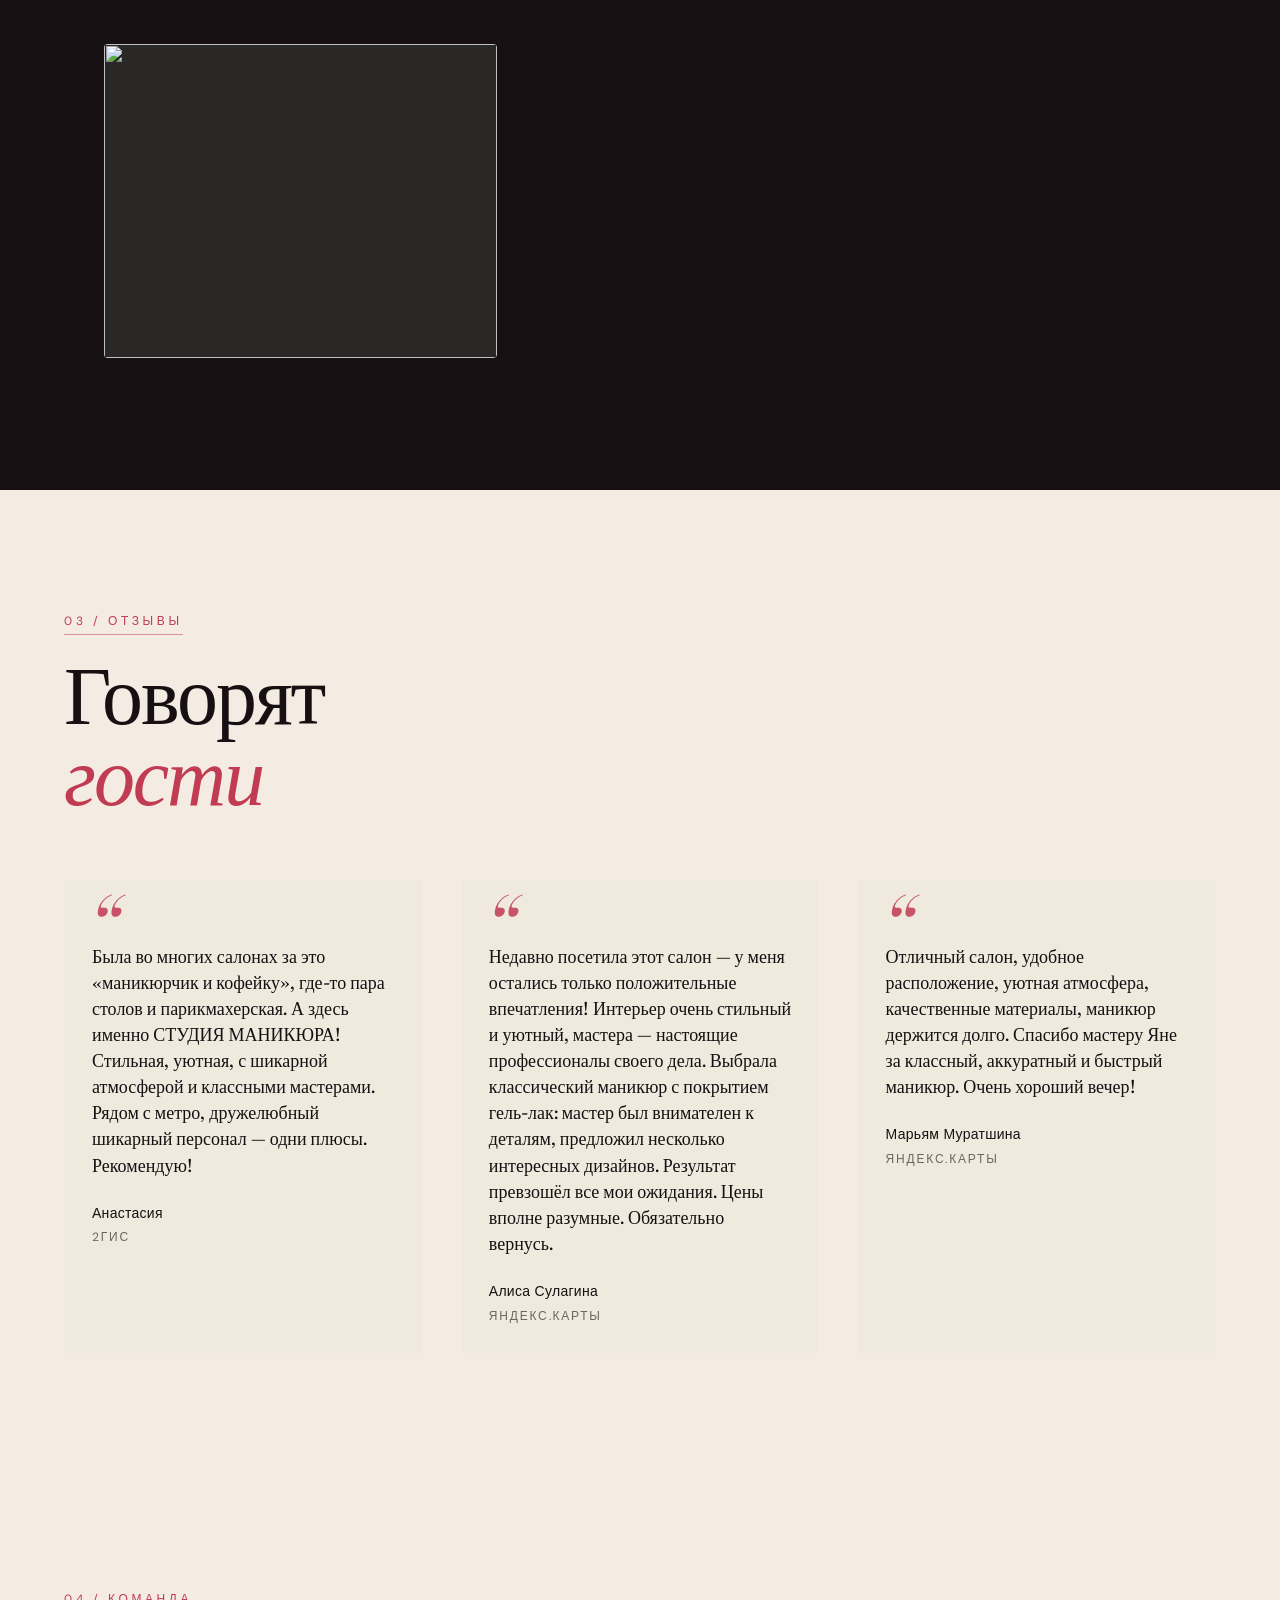
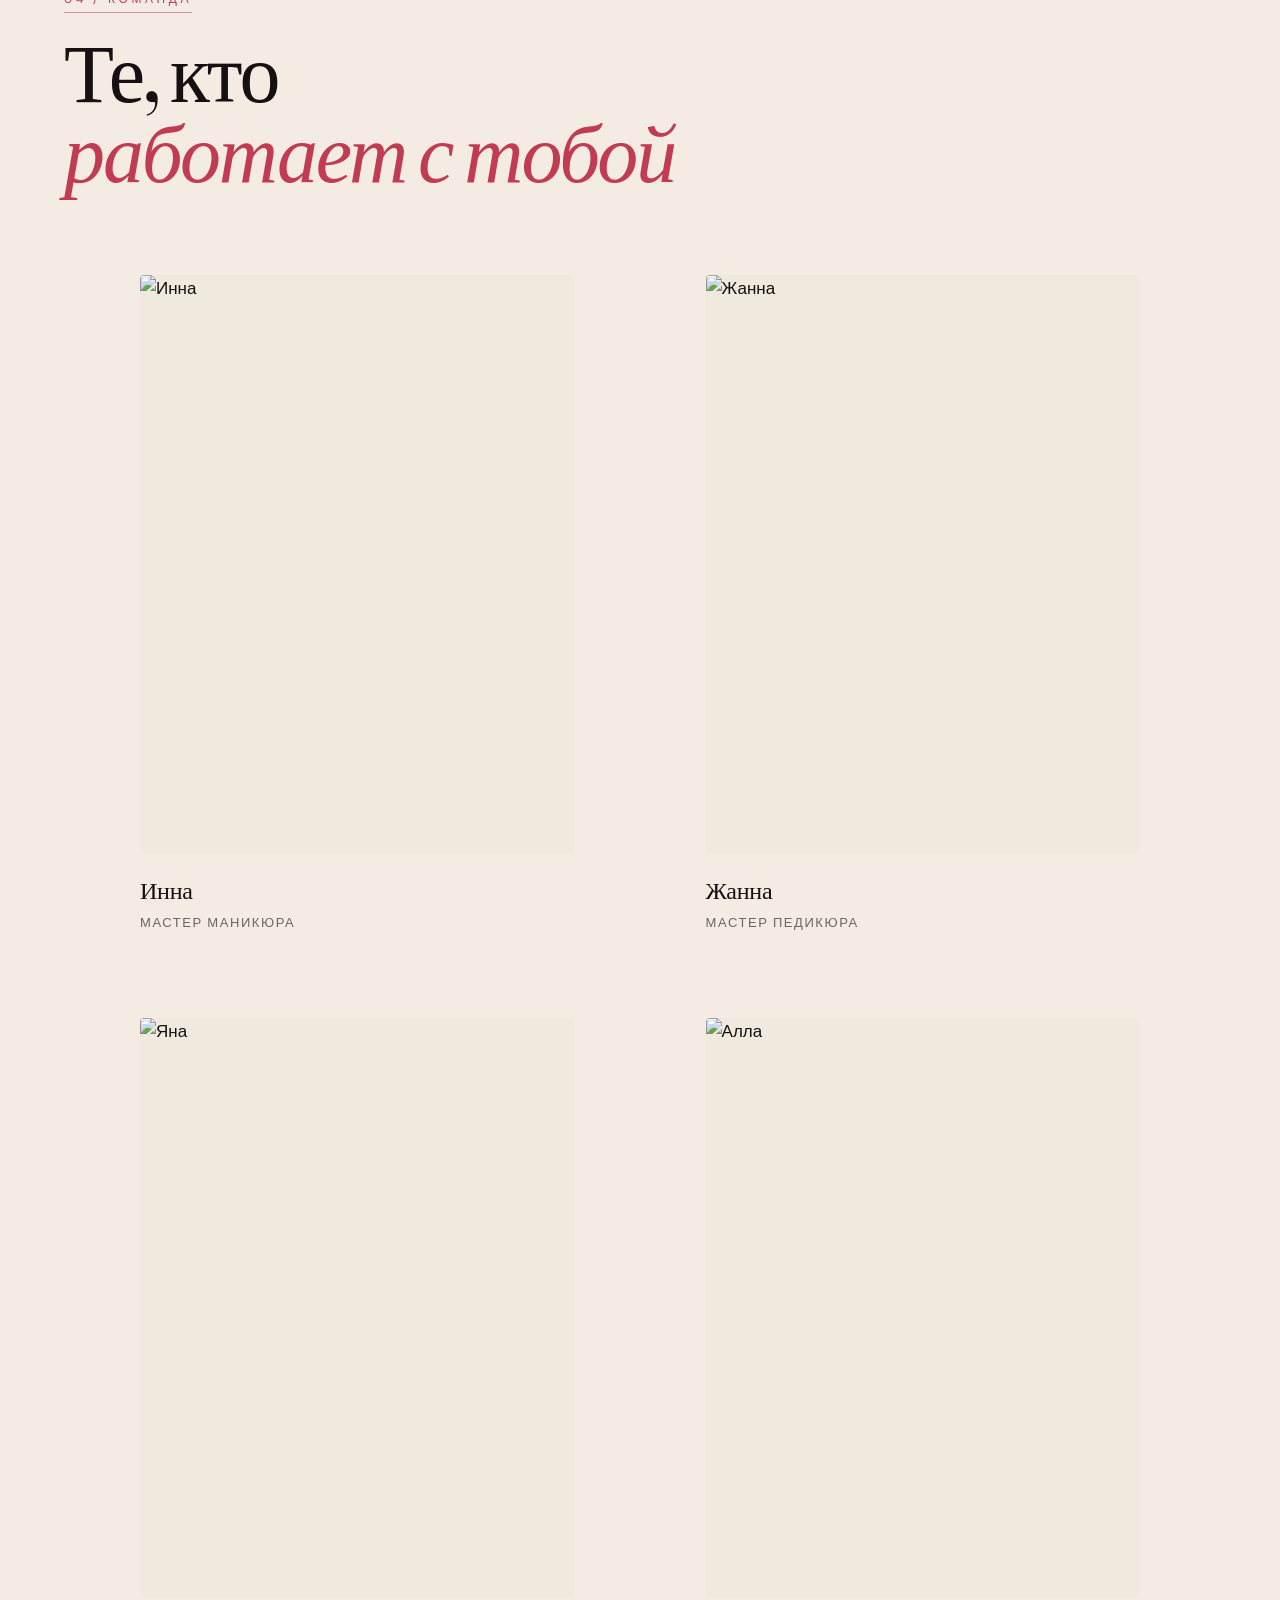
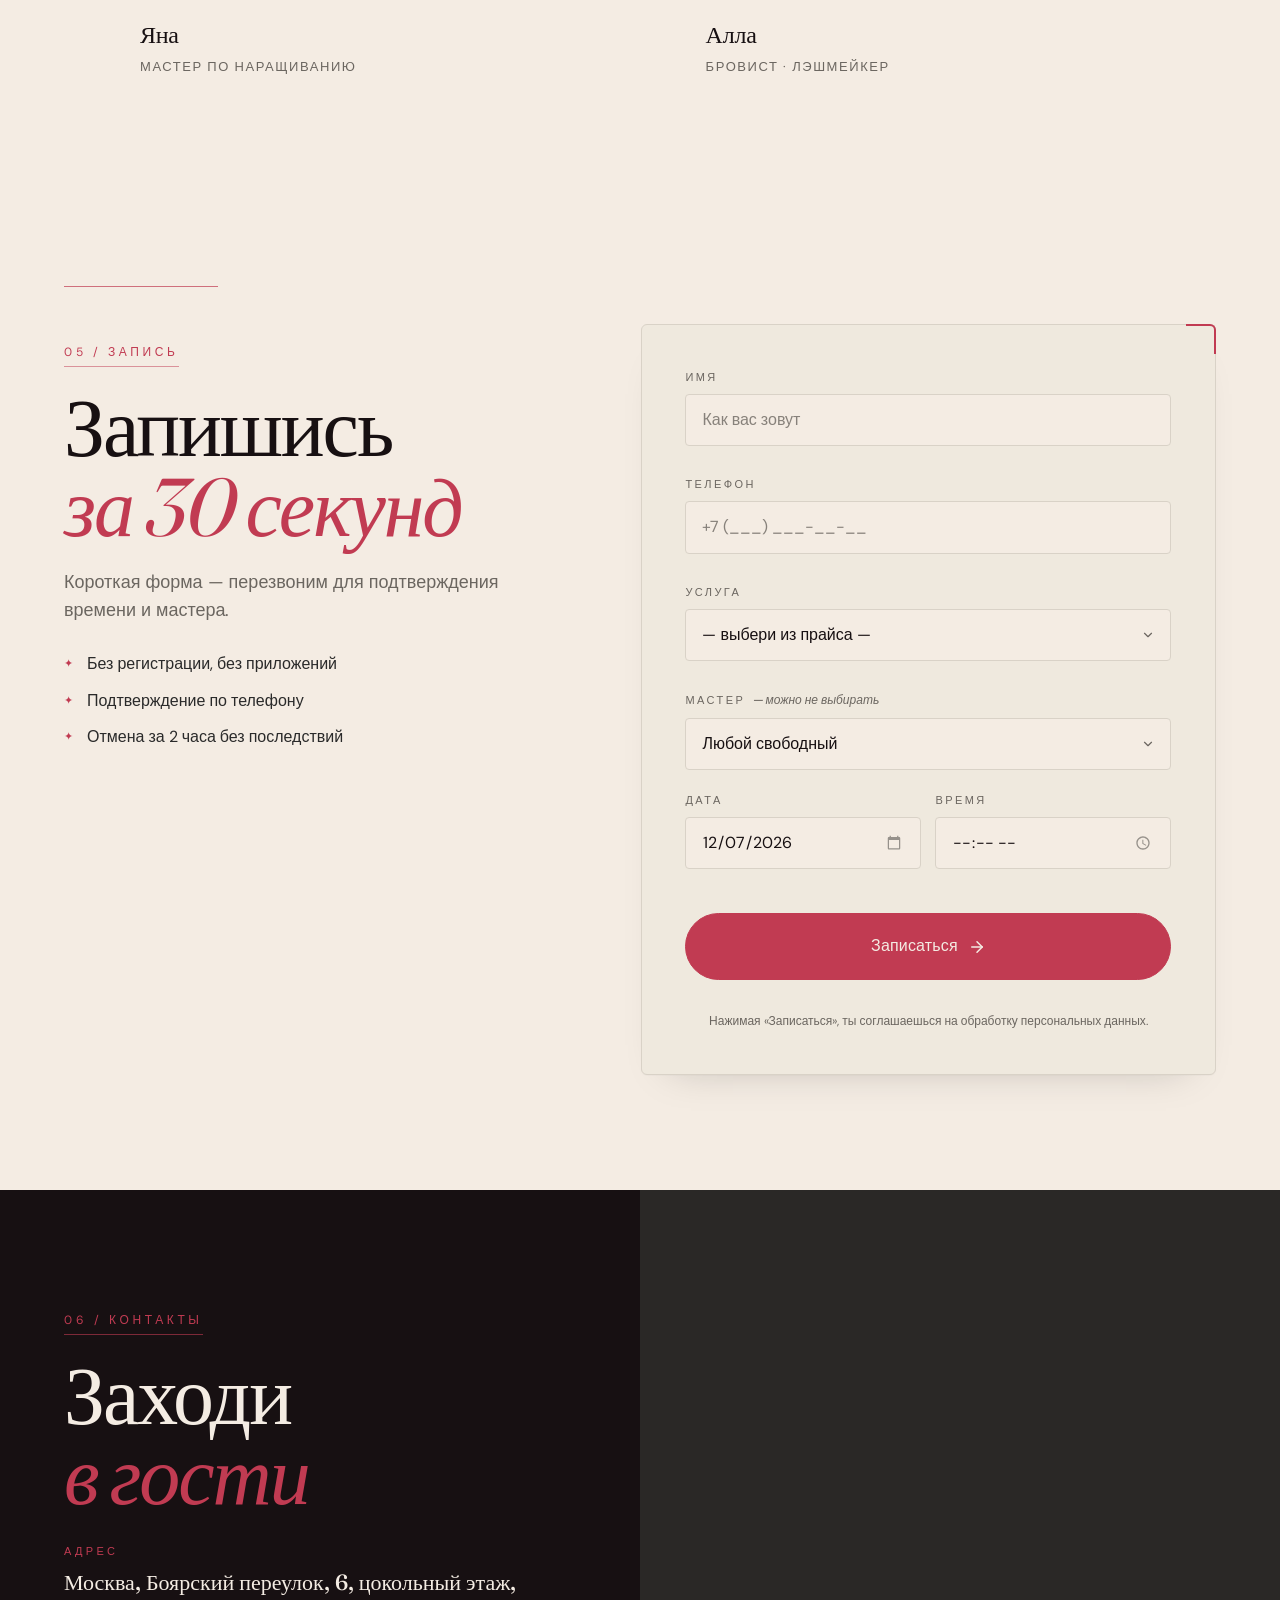
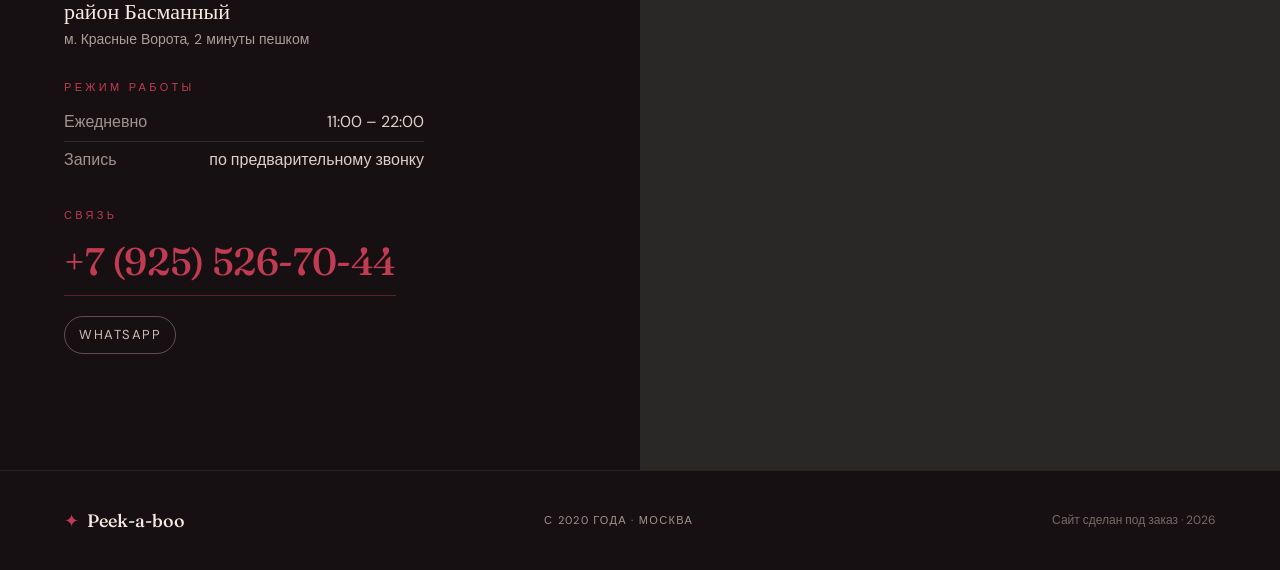
==== commit 3a3fb7b4: "Координаты карты от клиента (55.768186, 37.648051) + кэш-бастер v=3" ====
--- a/index.html
+++ b/index.html
@@ -13,7 +13,7 @@
     href="https://fonts.googleapis.com/css2?family=Fraunces:opsz,wght@9..144,400;9..144,500;9..144,600;9..144,700&family=DM+Sans:opsz,wght@9..40,400;9..40,500;9..40,600&display=swap"
     rel="stylesheet"
   />
-  <link rel="stylesheet" href="style.css?v=2" />
+  <link rel="stylesheet" href="style.css?v=3" />
 </head>
 <body>
   <!-- Шапка (мини, прилипает к верху) -->
@@ -274,7 +274,7 @@
     <span class="fab__label">Записаться</span>
   </a>
 
-  <script src="config.js?v=2"></script>
-  <script src="script.js?v=2"></script>
+  <script src="config.js?v=3"></script>
+  <script src="script.js?v=3"></script>
 </body>
 </html>
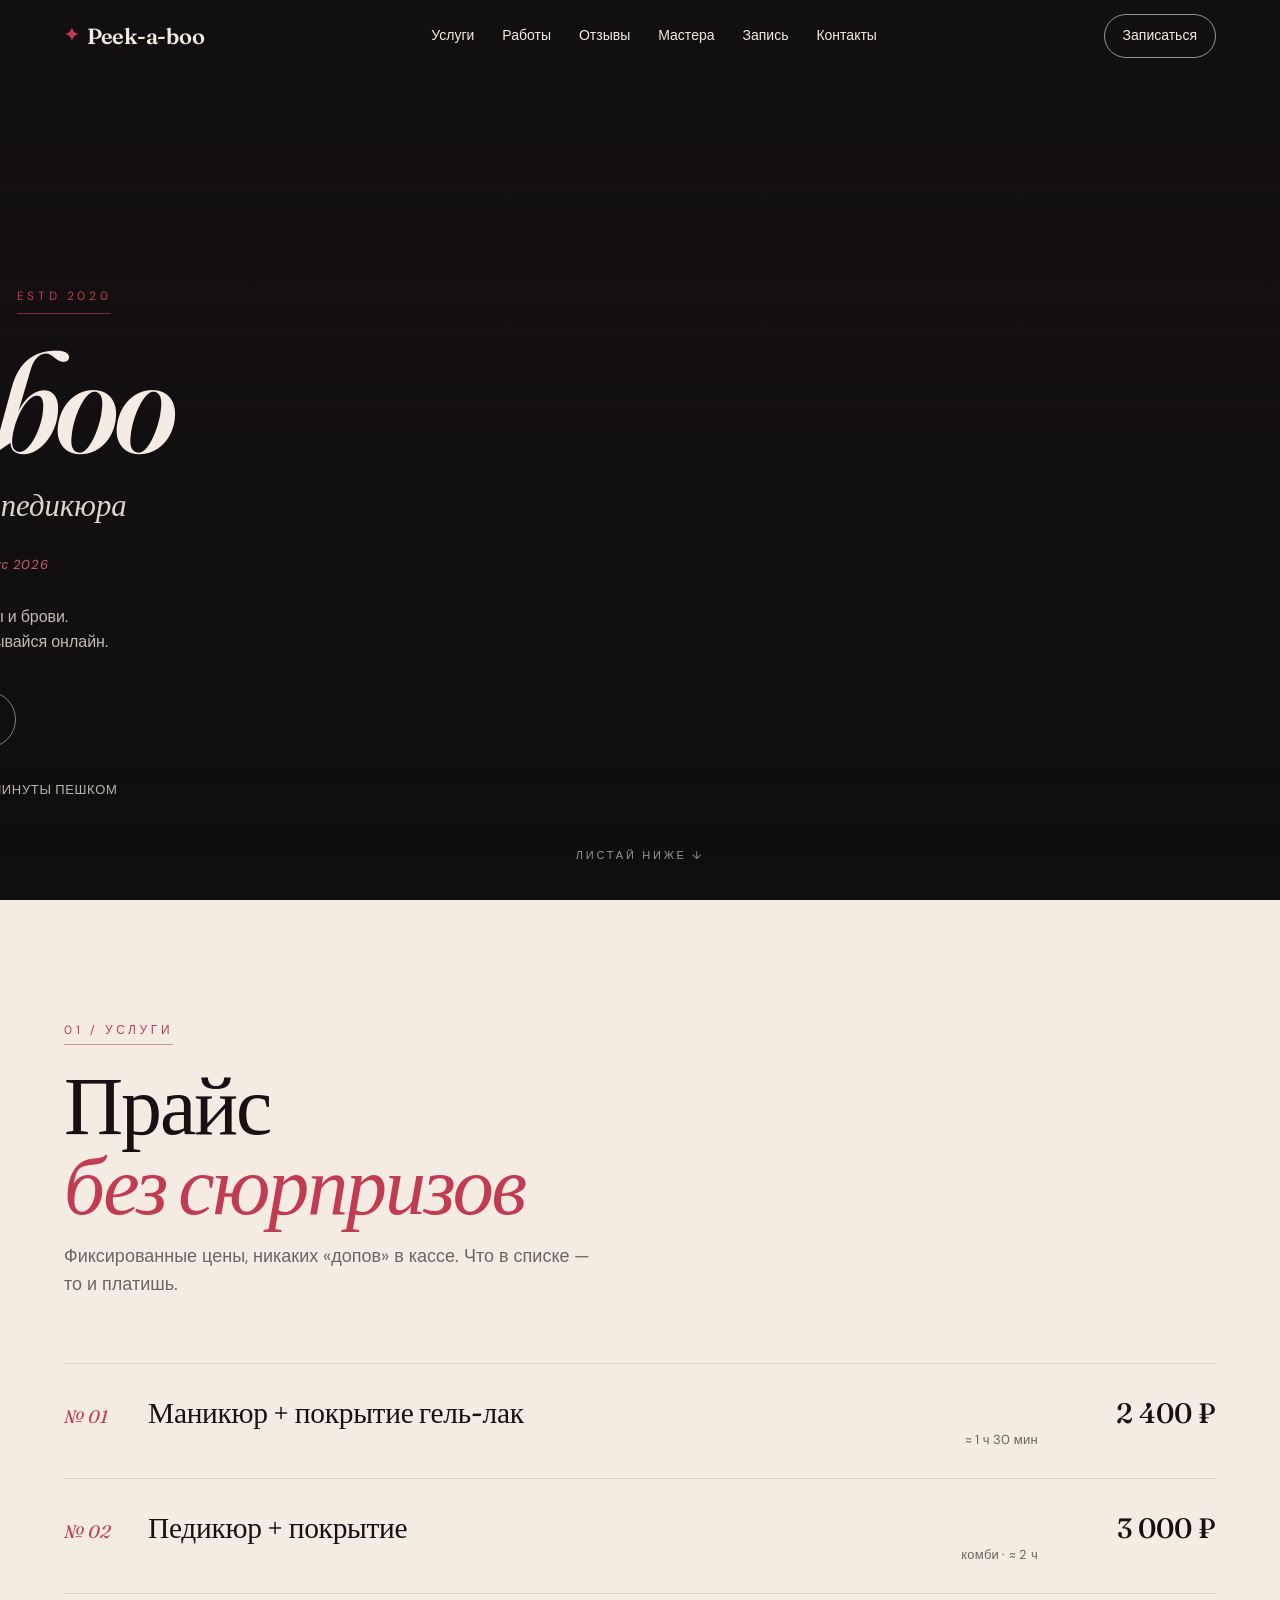
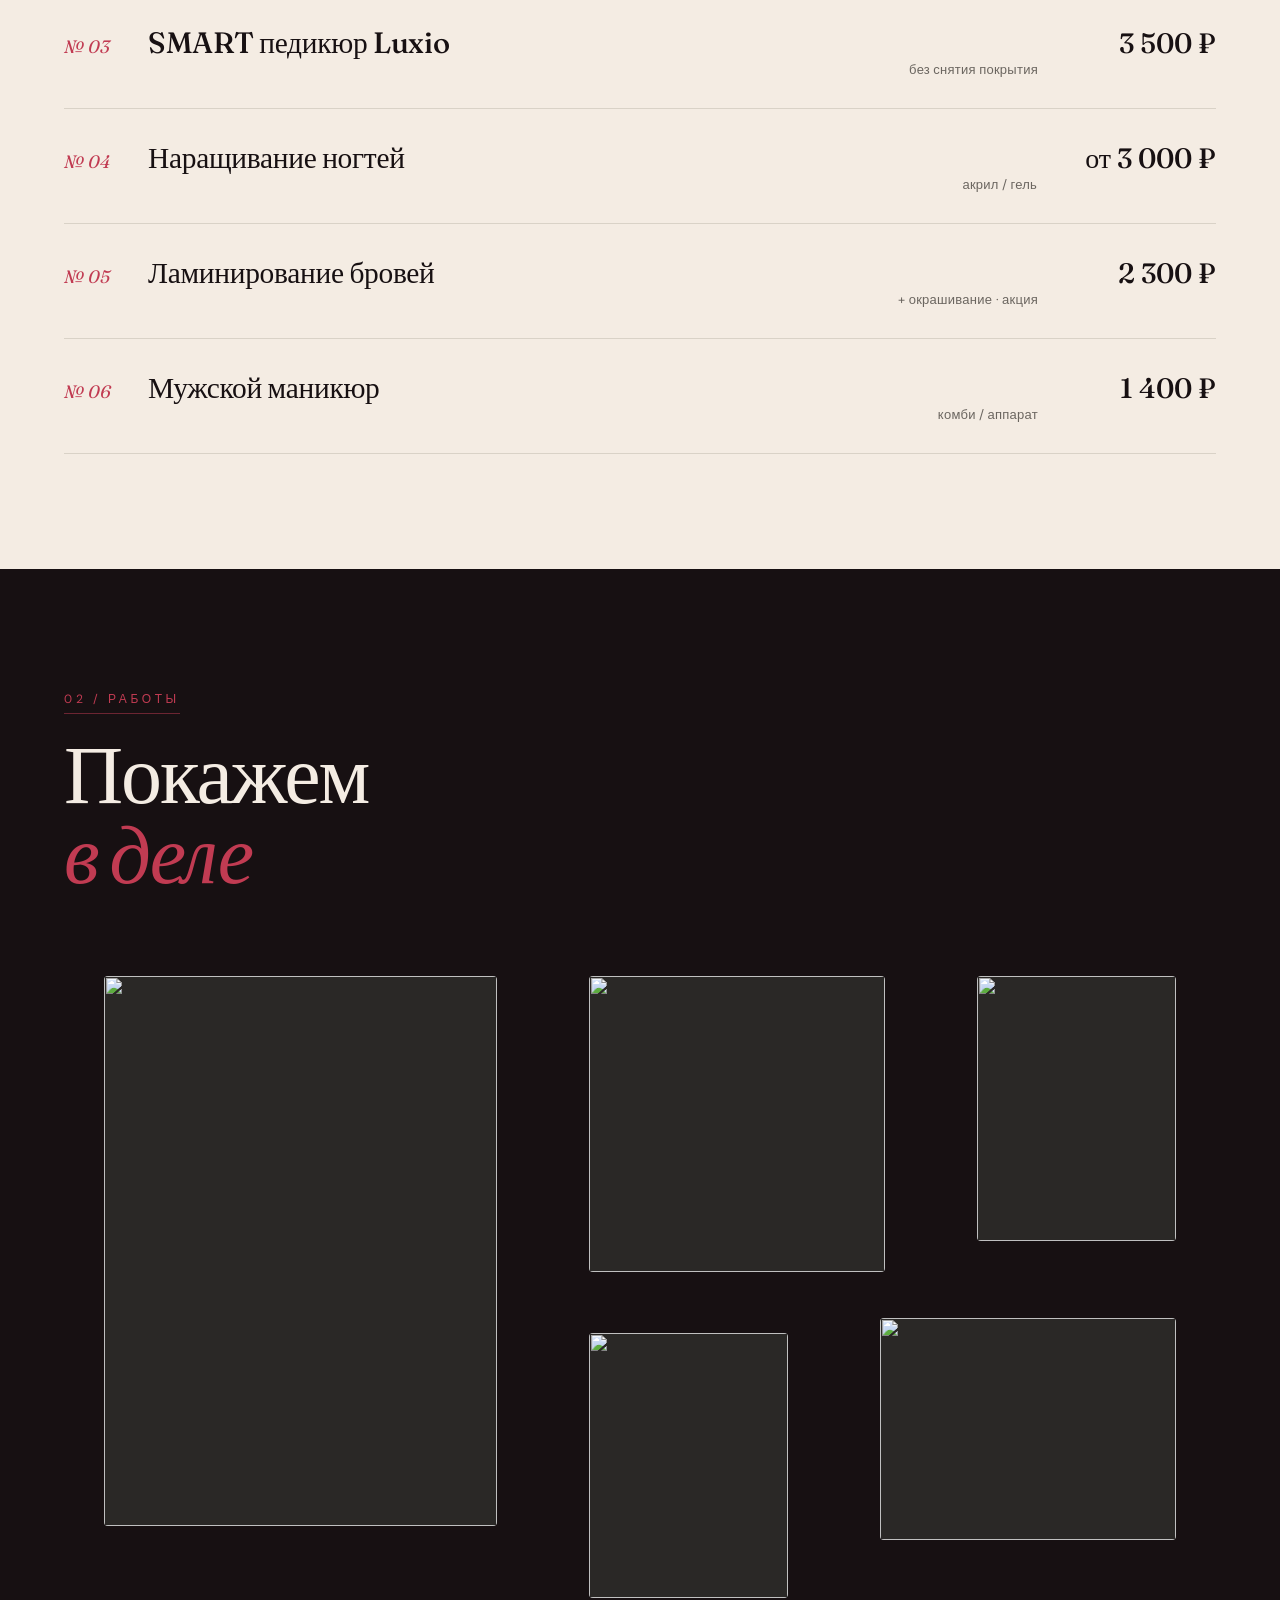
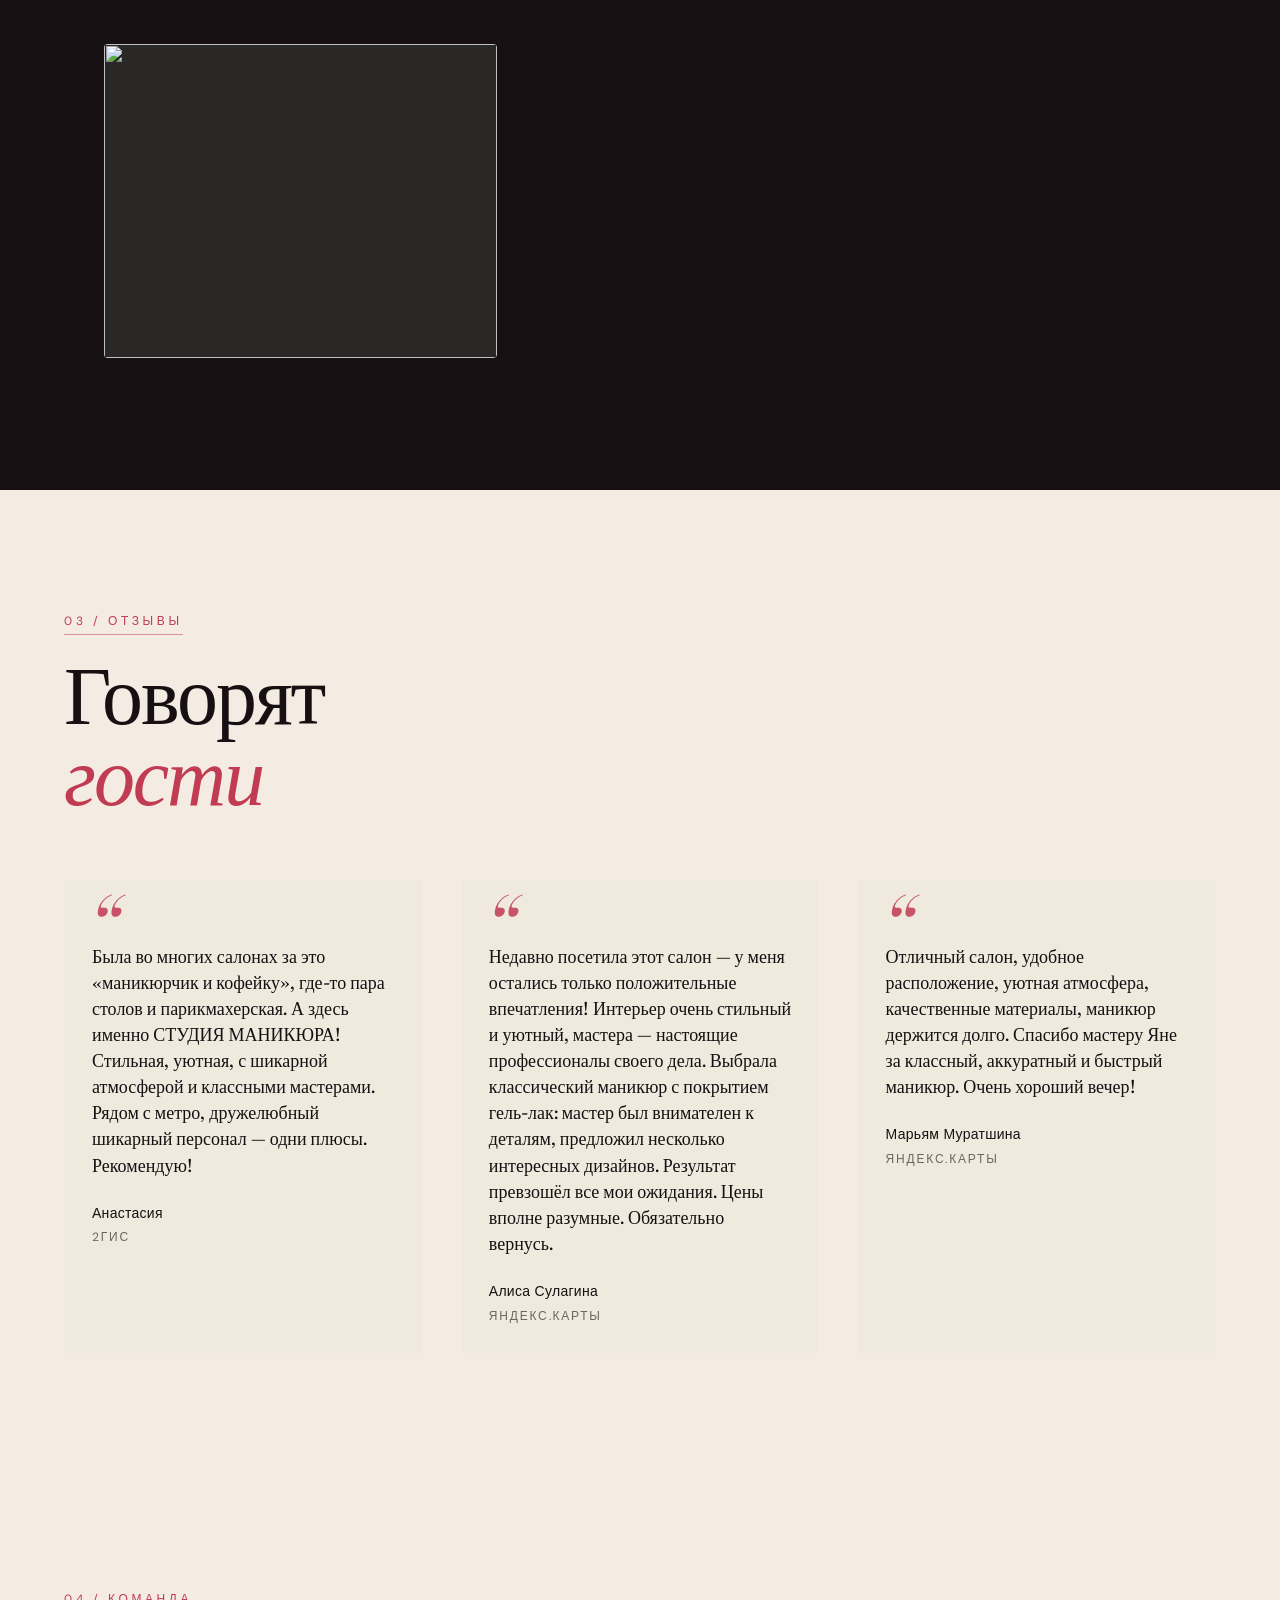
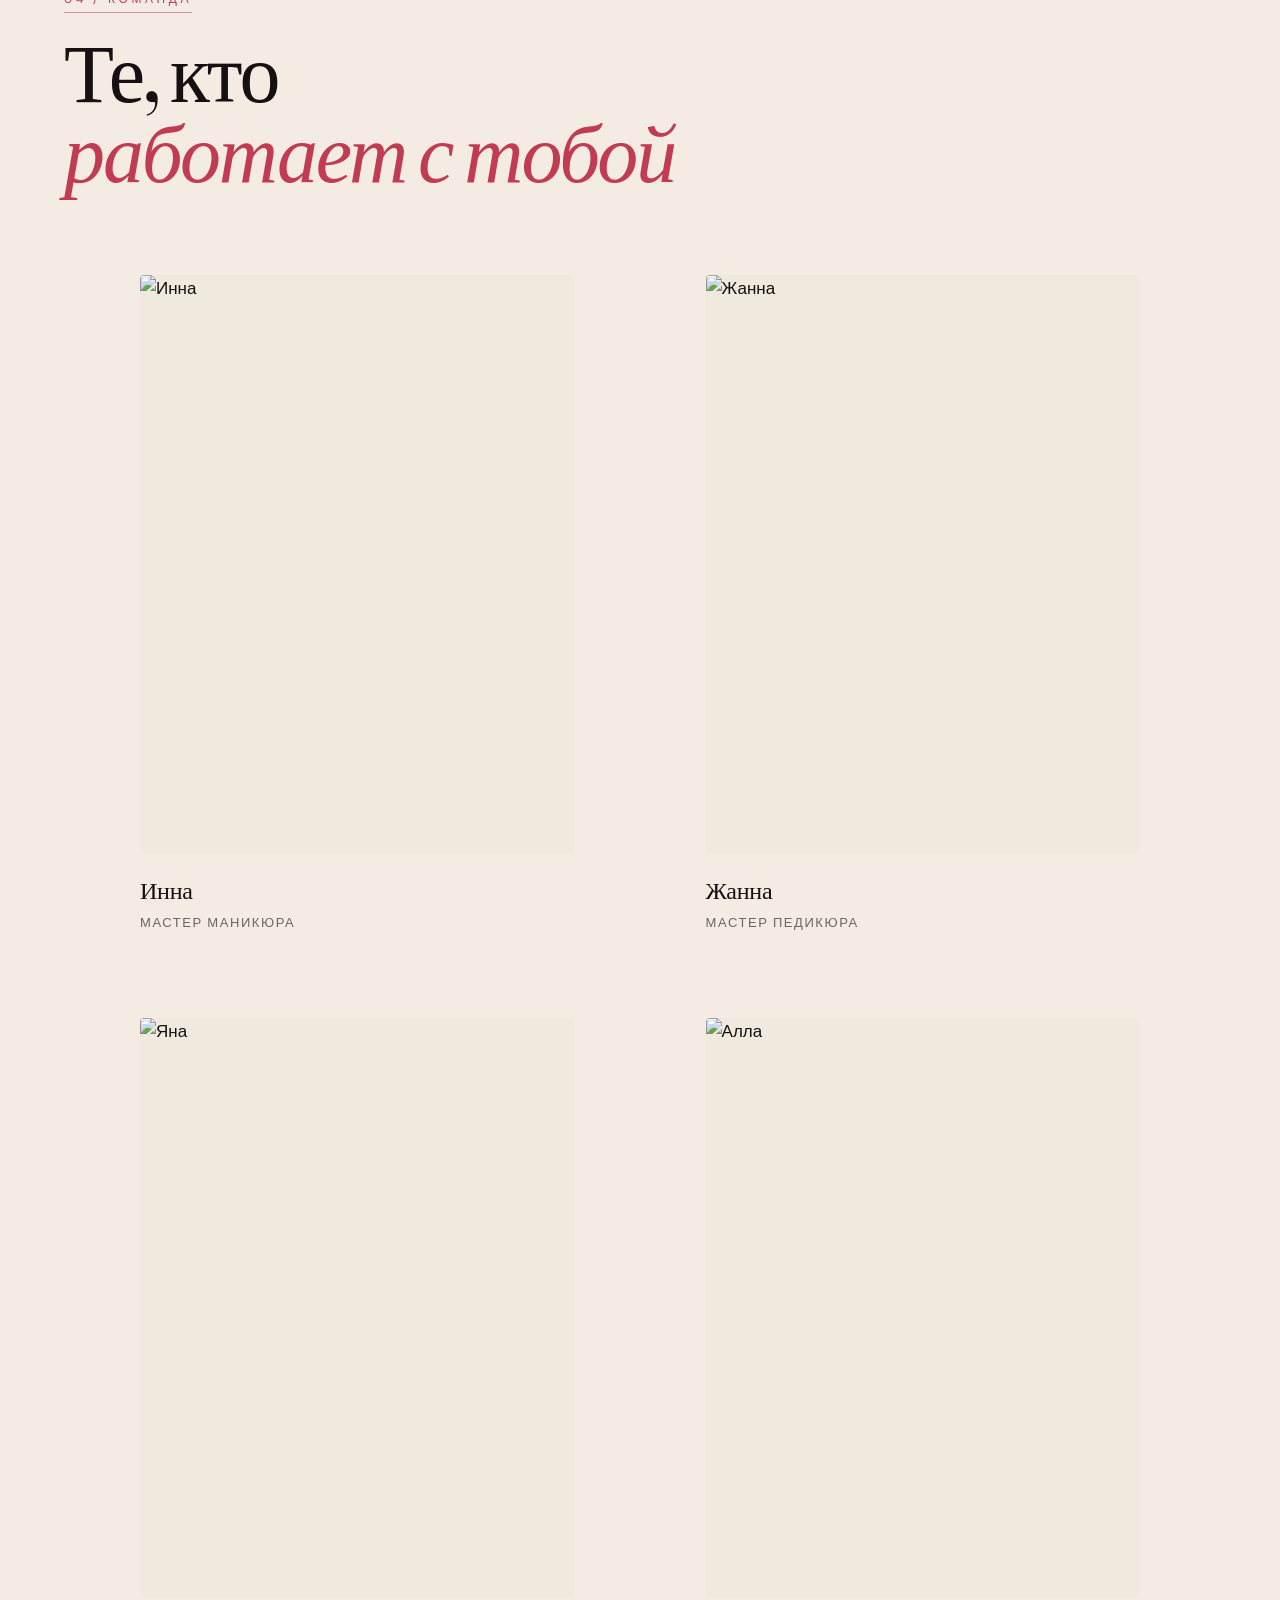
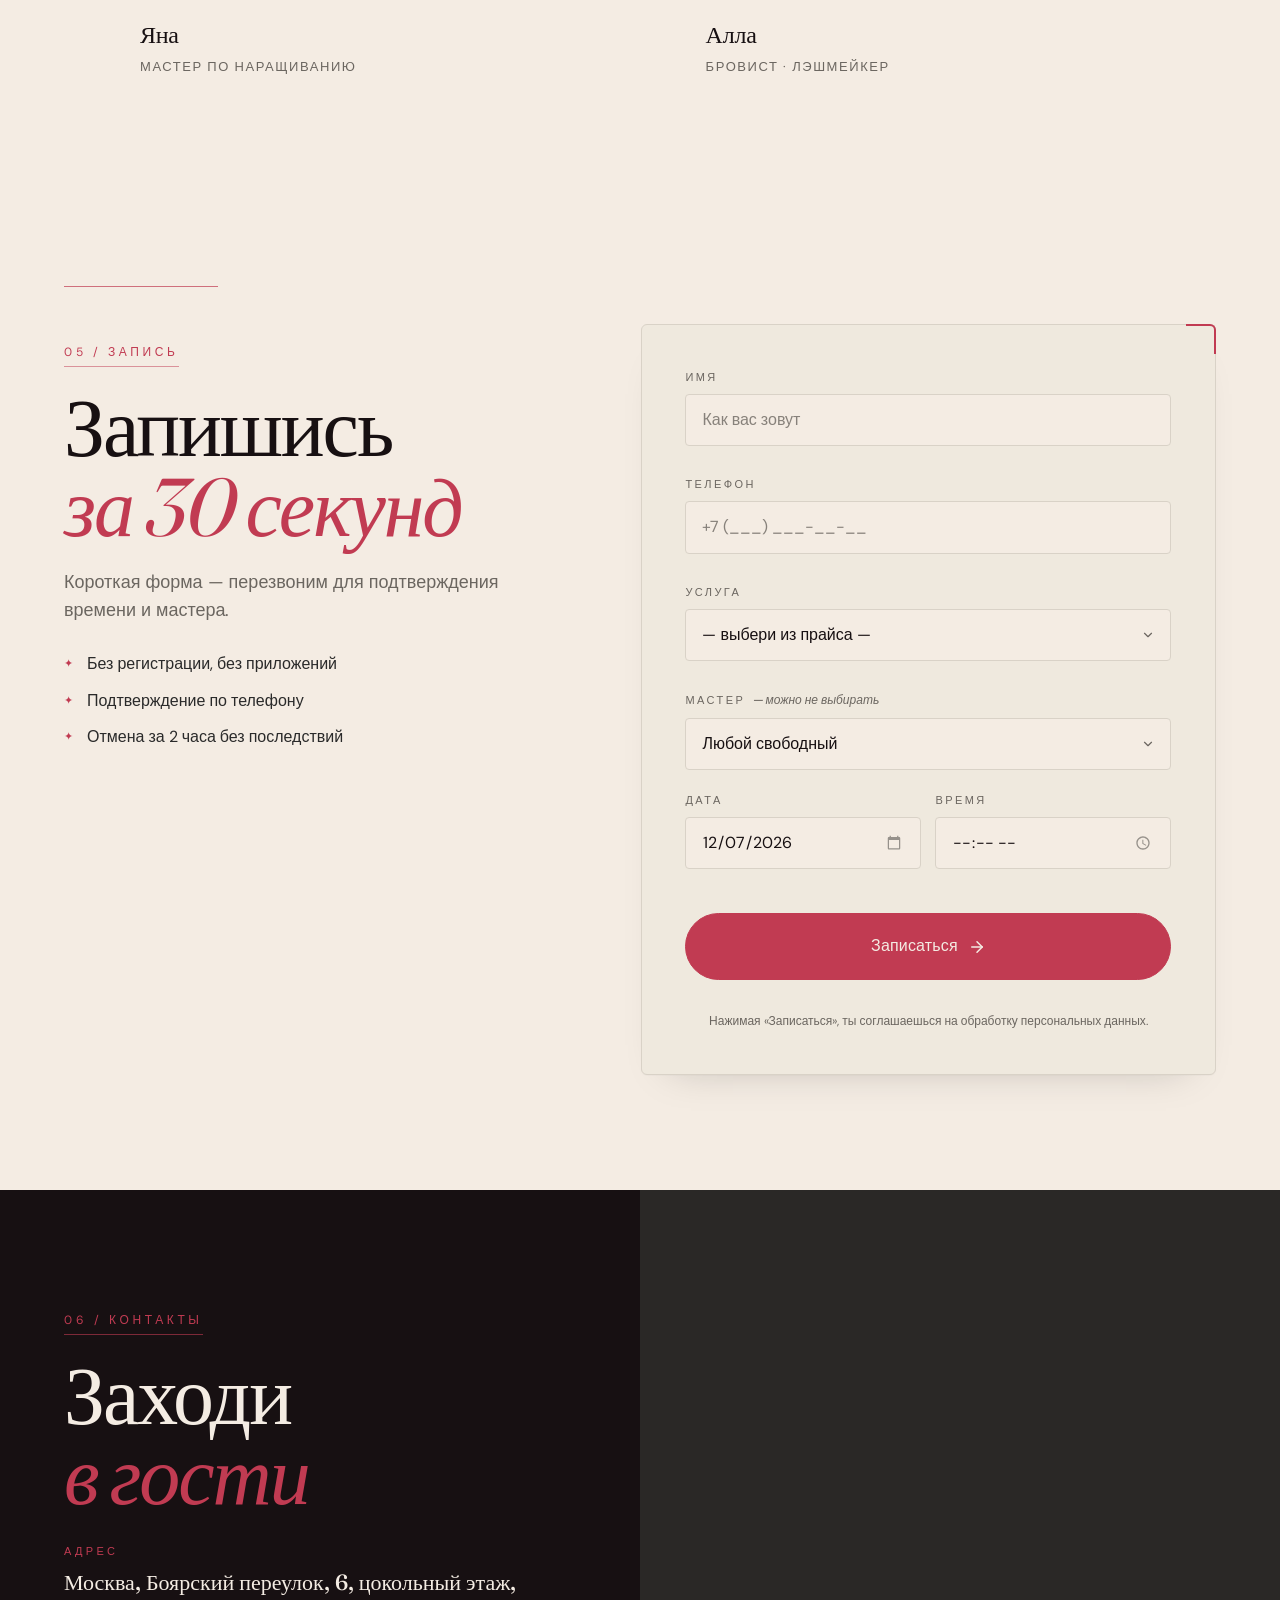
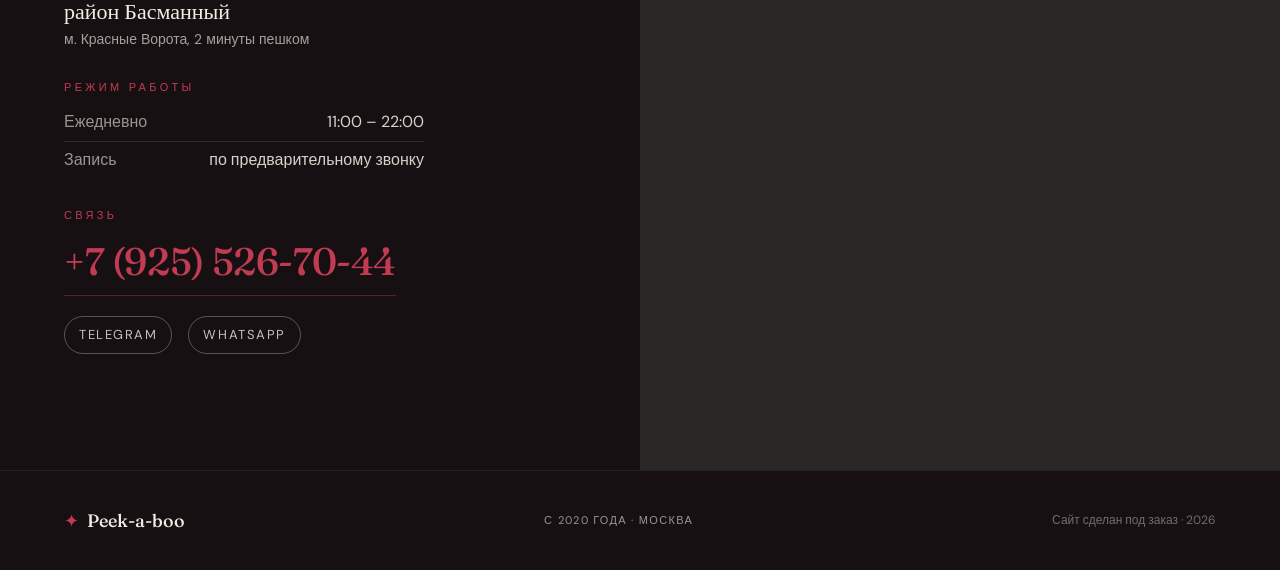
==== commit f4c795ac: "Hero-скролл: убрать английский+поворот, поставить «листай ниже ↓» по центру + кэш v=4" ====
--- a/index.html
+++ b/index.html
@@ -13,7 +13,7 @@
     href="https://fonts.googleapis.com/css2?family=Fraunces:opsz,wght@9..144,400;9..144,500;9..144,600;9..144,700&family=DM+Sans:opsz,wght@9..40,400;9..40,500;9..40,600&display=swap"
     rel="stylesheet"
   />
-  <link rel="stylesheet" href="style.css?v=3" />
+  <link rel="stylesheet" href="style.css?v=4" />
 </head>
 <body>
   <!-- Шапка (мини, прилипает к верху) -->
@@ -63,7 +63,7 @@
         <span data-bind="metro">—</span>
       </div>
     </div>
-    <div class="hero__scroll">↓ scroll</div>
+    <div class="hero__scroll">листай ниже ↓</div>
   </section>
 
   <!-- УСЛУГИ -->
@@ -274,7 +274,7 @@
     <span class="fab__label">Записаться</span>
   </a>
 
-  <script src="config.js?v=3"></script>
-  <script src="script.js?v=3"></script>
+  <script src="config.js?v=4"></script>
+  <script src="script.js?v=4"></script>
 </body>
 </html>
--- a/style.css
+++ b/style.css
@@ -219,14 +219,15 @@
 .hero__address .dot { margin: 0 10px; opacity: .5; }
 .hero__scroll {
   position: absolute;
-  right: var(--section-px); bottom: clamp(20px, 4vw, 36px);
+  left: 50%; transform: translateX(-50%);
+  bottom: clamp(20px, 4vw, 36px);
   font-size: 11px; letter-spacing: .25em; text-transform: uppercase;
   color: color-mix(in srgb, var(--paper) 60%, transparent);
-  writing-mode: vertical-rl;
+  white-space: nowrap;
   animation: fadeUp 1s 1s both, bounce 2.6s 2s ease-in-out infinite;
 }
-@keyframes fadeUp { from { opacity: 0; transform: translateY(24px); } to { opacity: 1; transform: none; } }
-@keyframes bounce { 0%, 100% { transform: translateY(0); } 50% { transform: translateY(8px); } }
+@keyframes fadeUp { from { opacity: 0; transform: translate(-50%, 24px); } to { opacity: 1; transform: translate(-50%, 0); } }
+@keyframes bounce { 0%, 100% { transform: translate(-50%, 0); } 50% { transform: translate(-50%, 8px); } }
 
 @media (max-width: 600px) {
   .hero { min-height: 94vh; padding-bottom: 80px; }
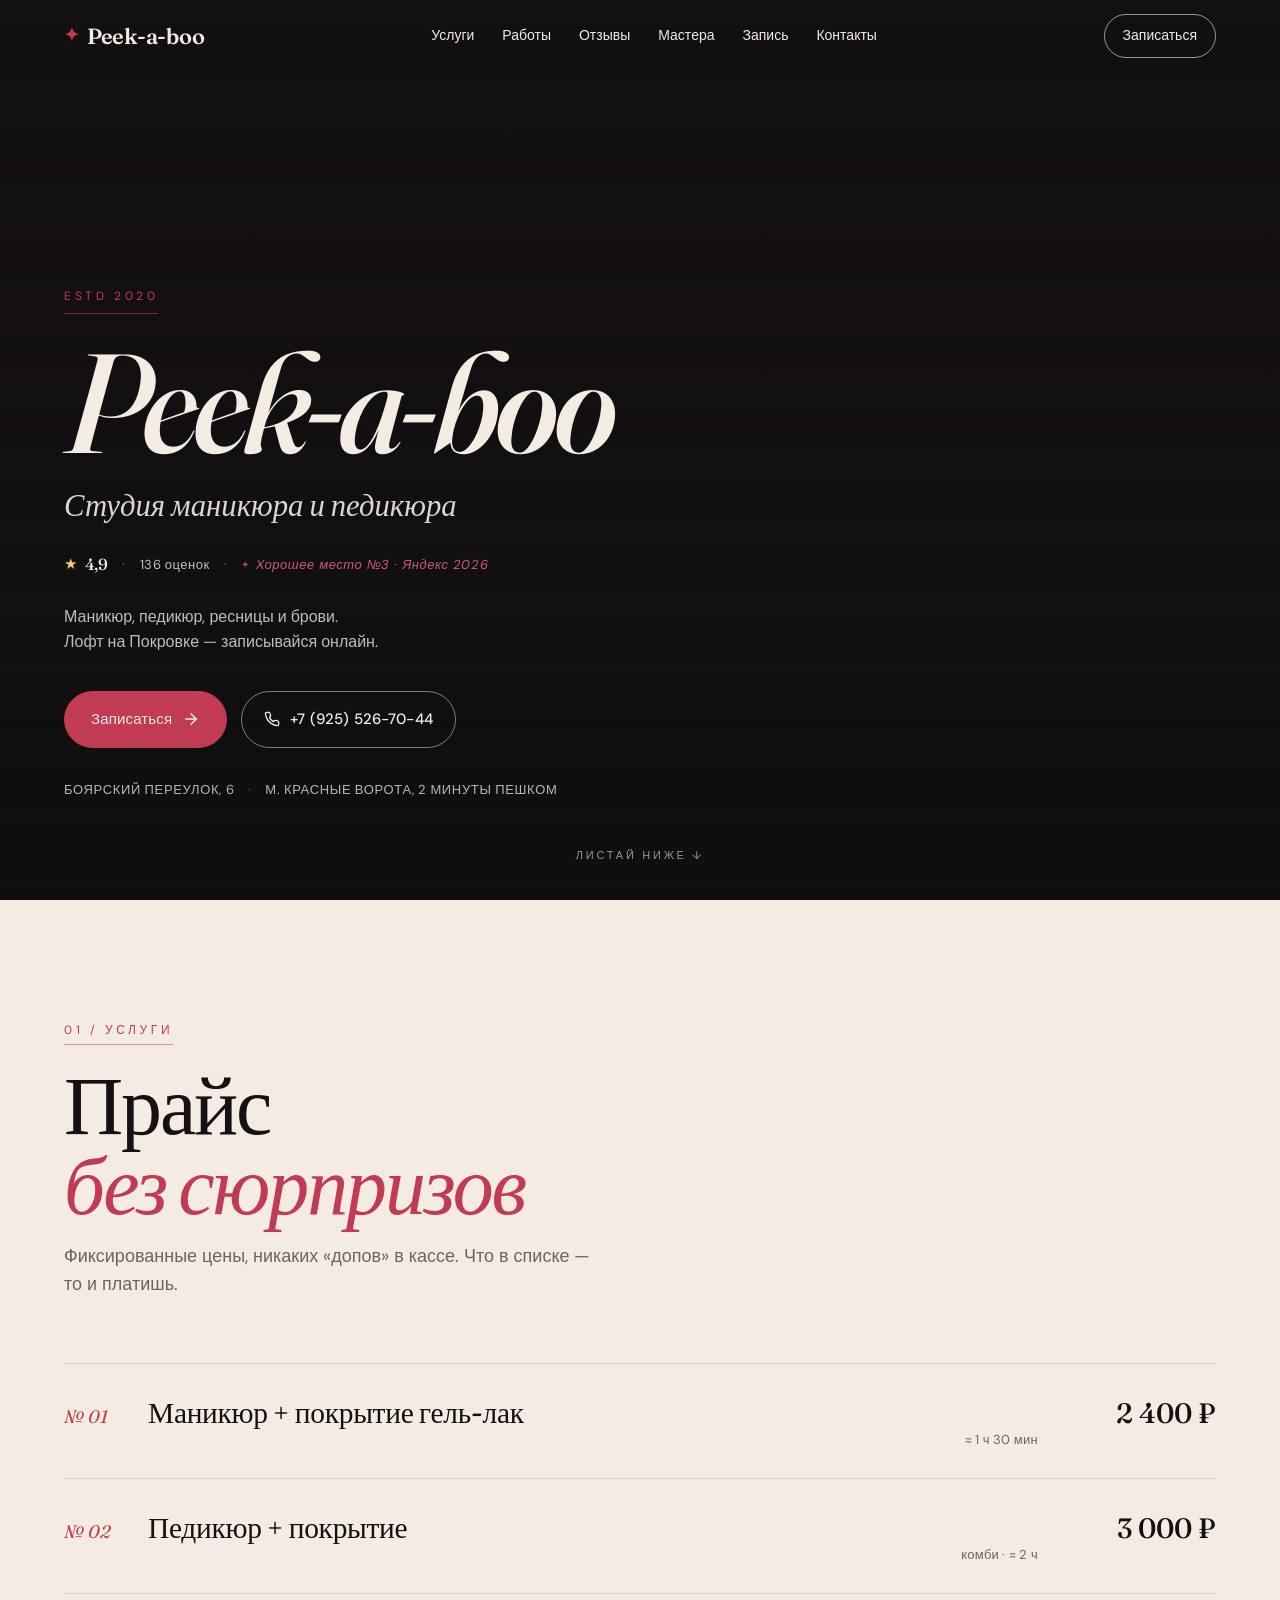
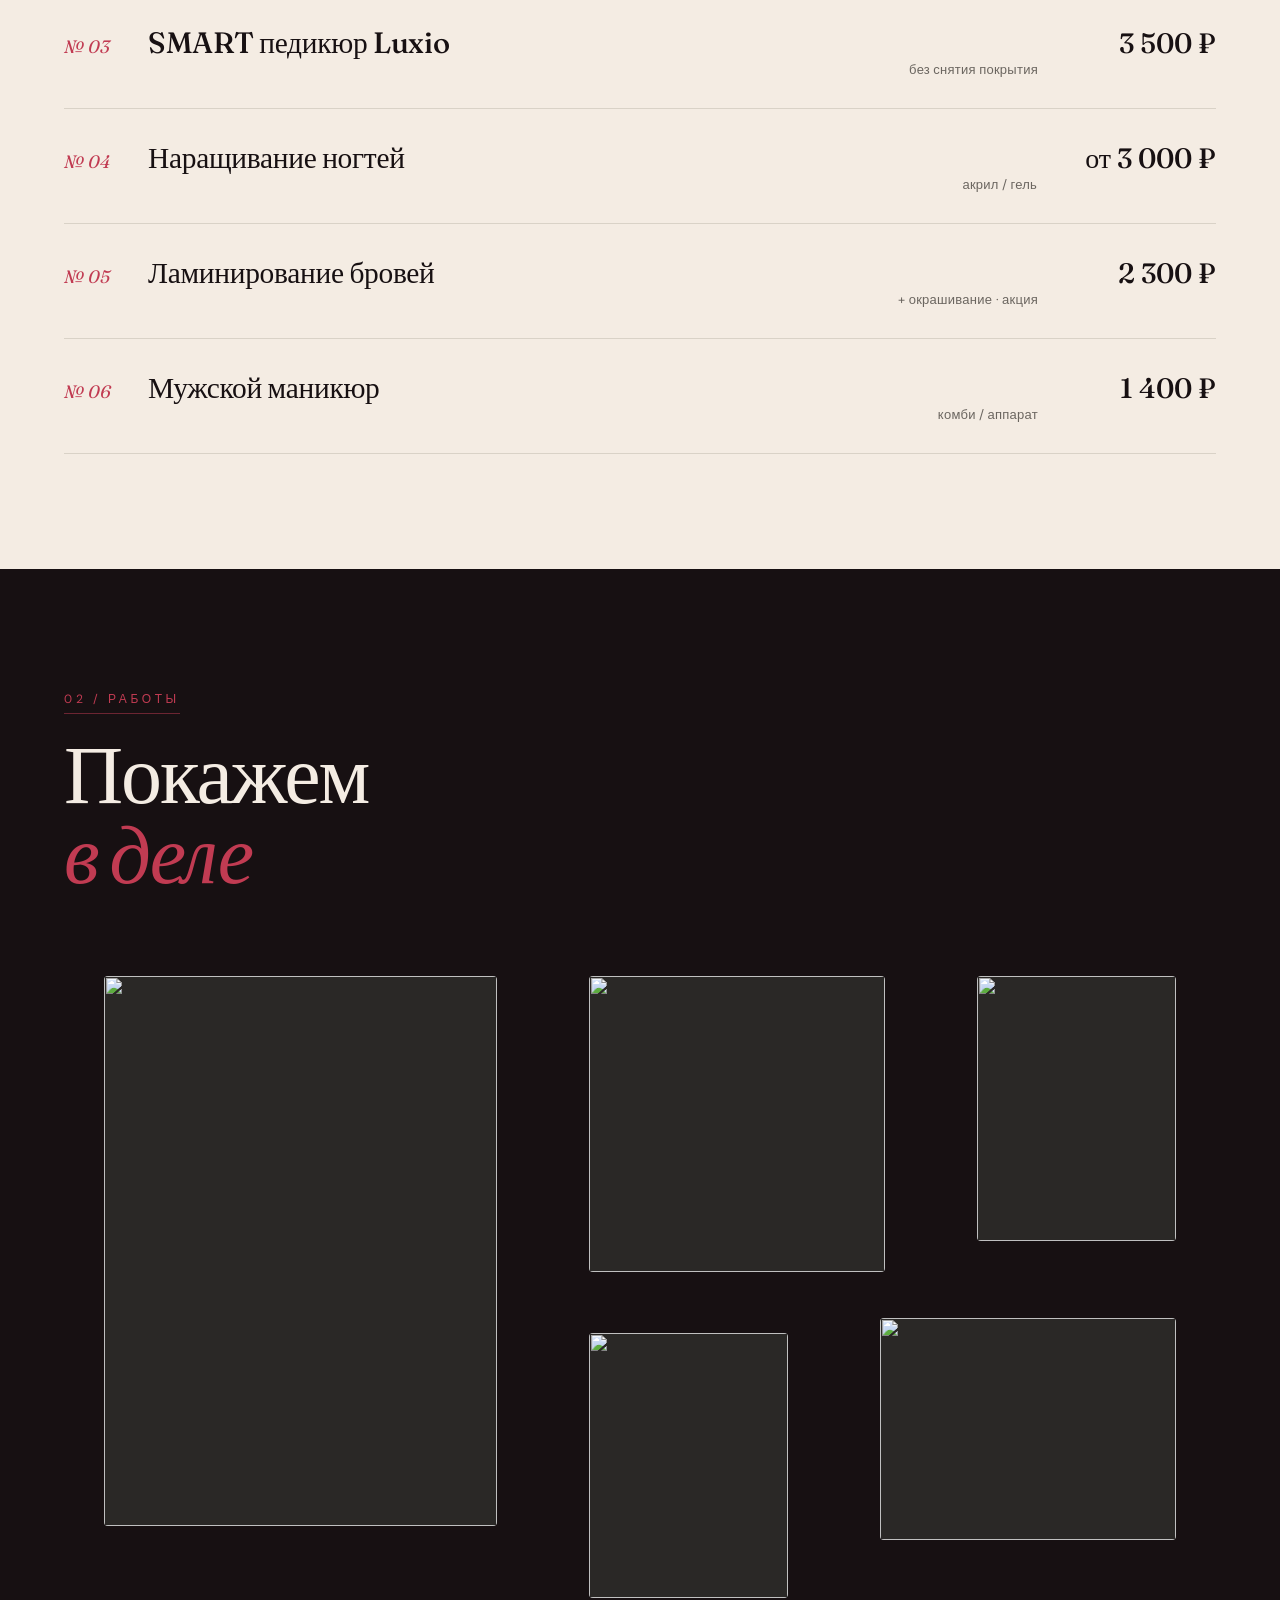
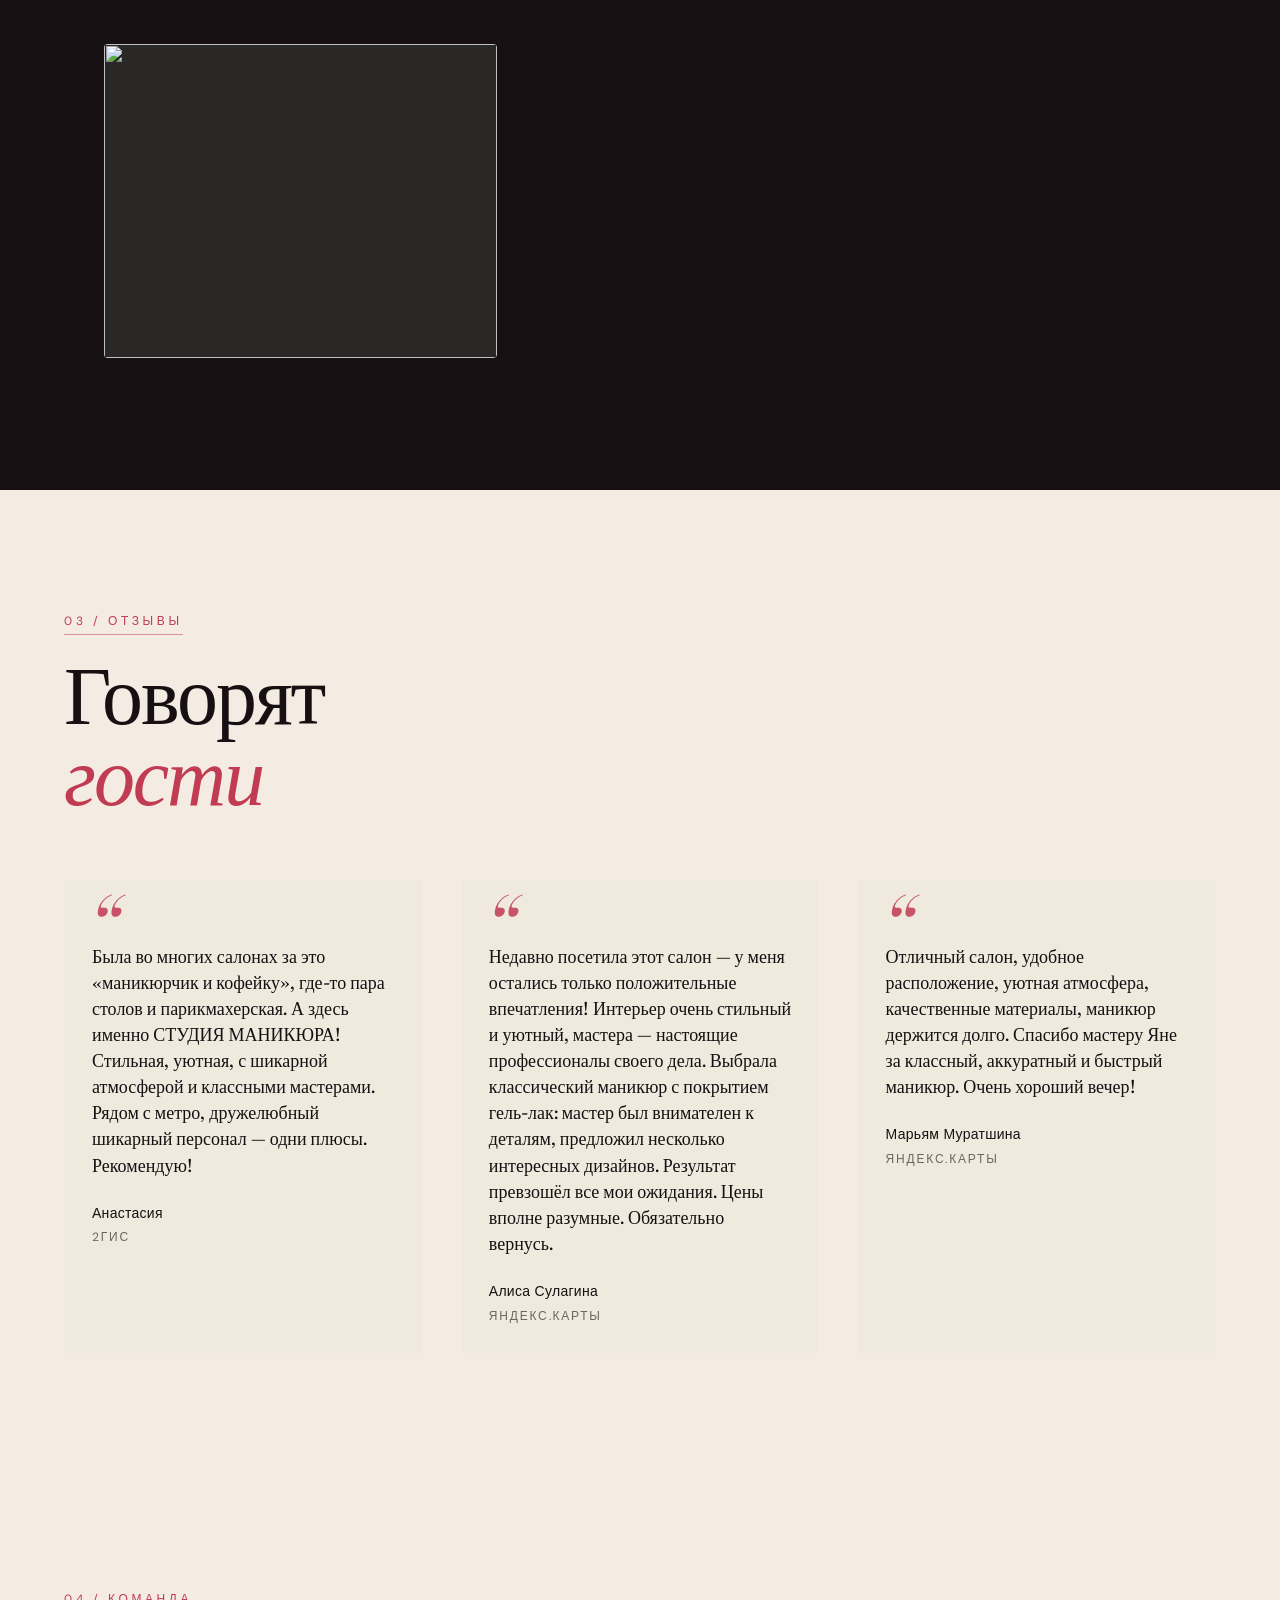
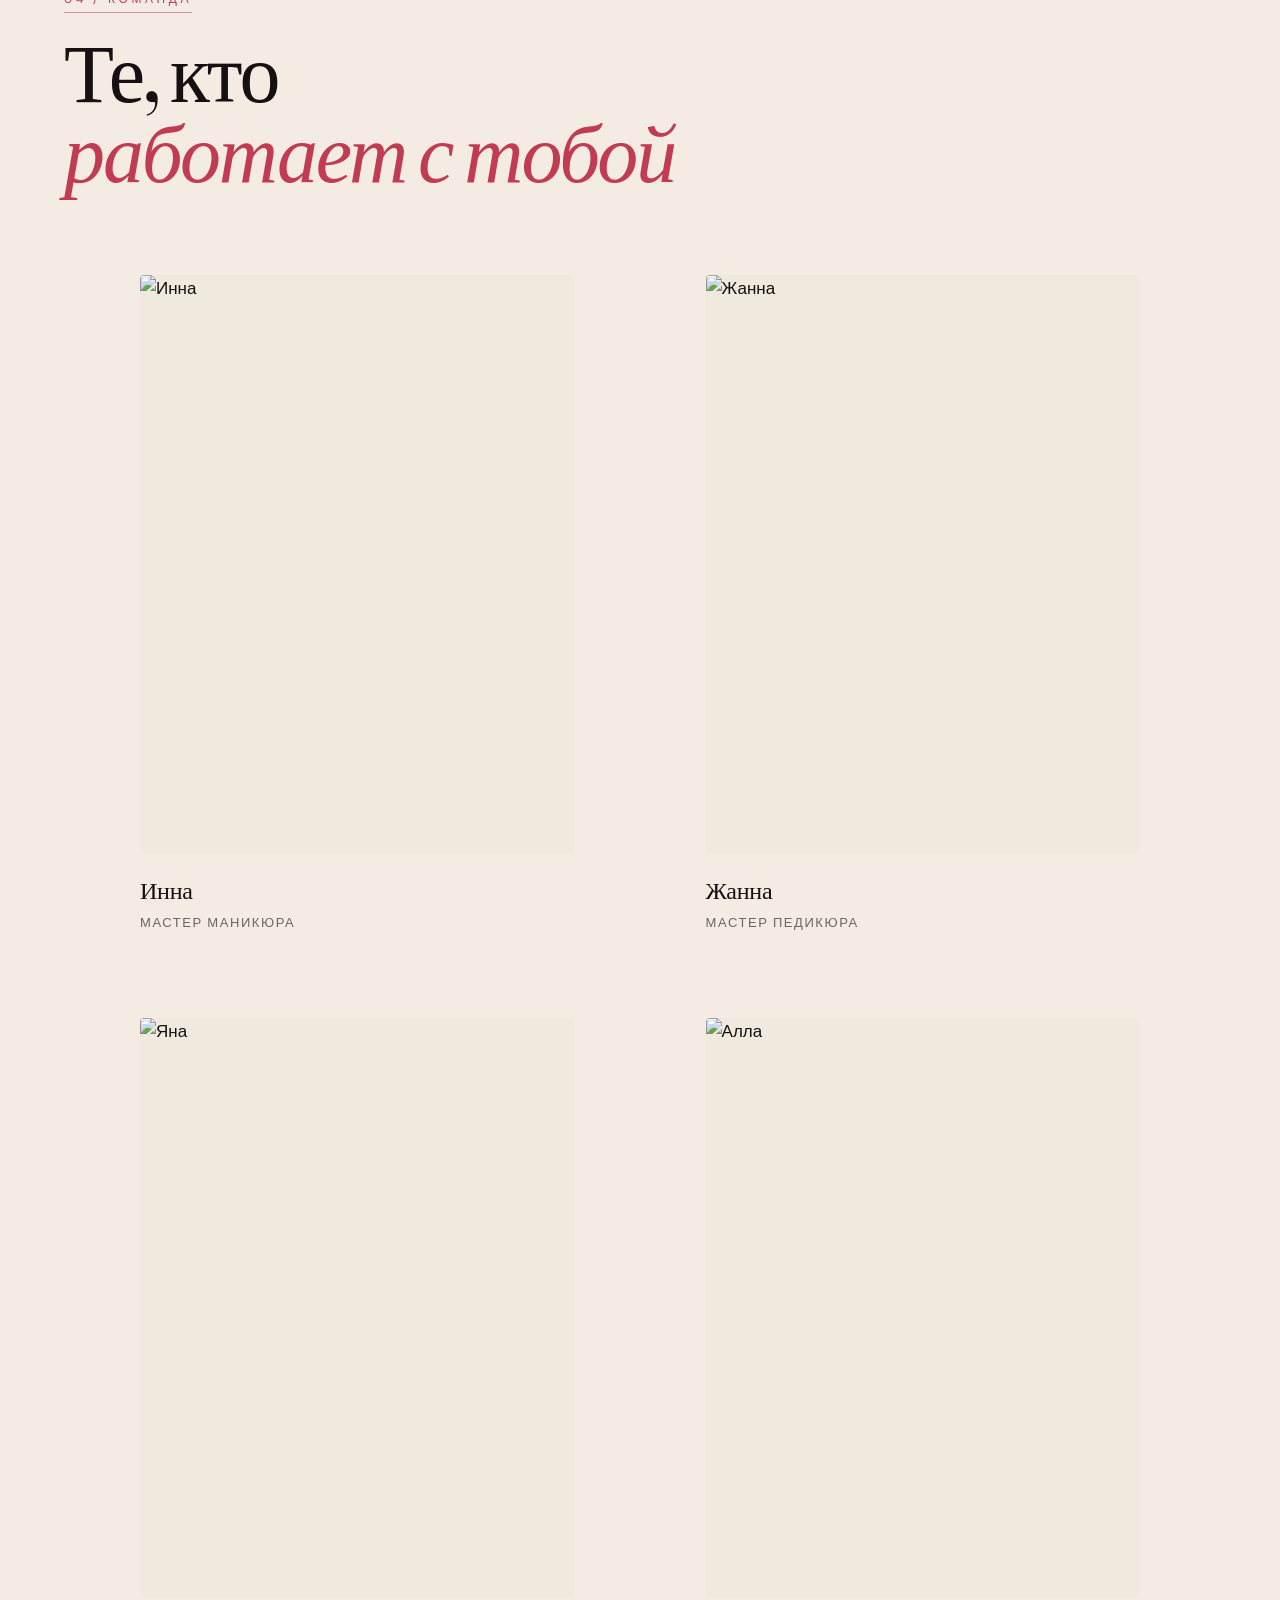
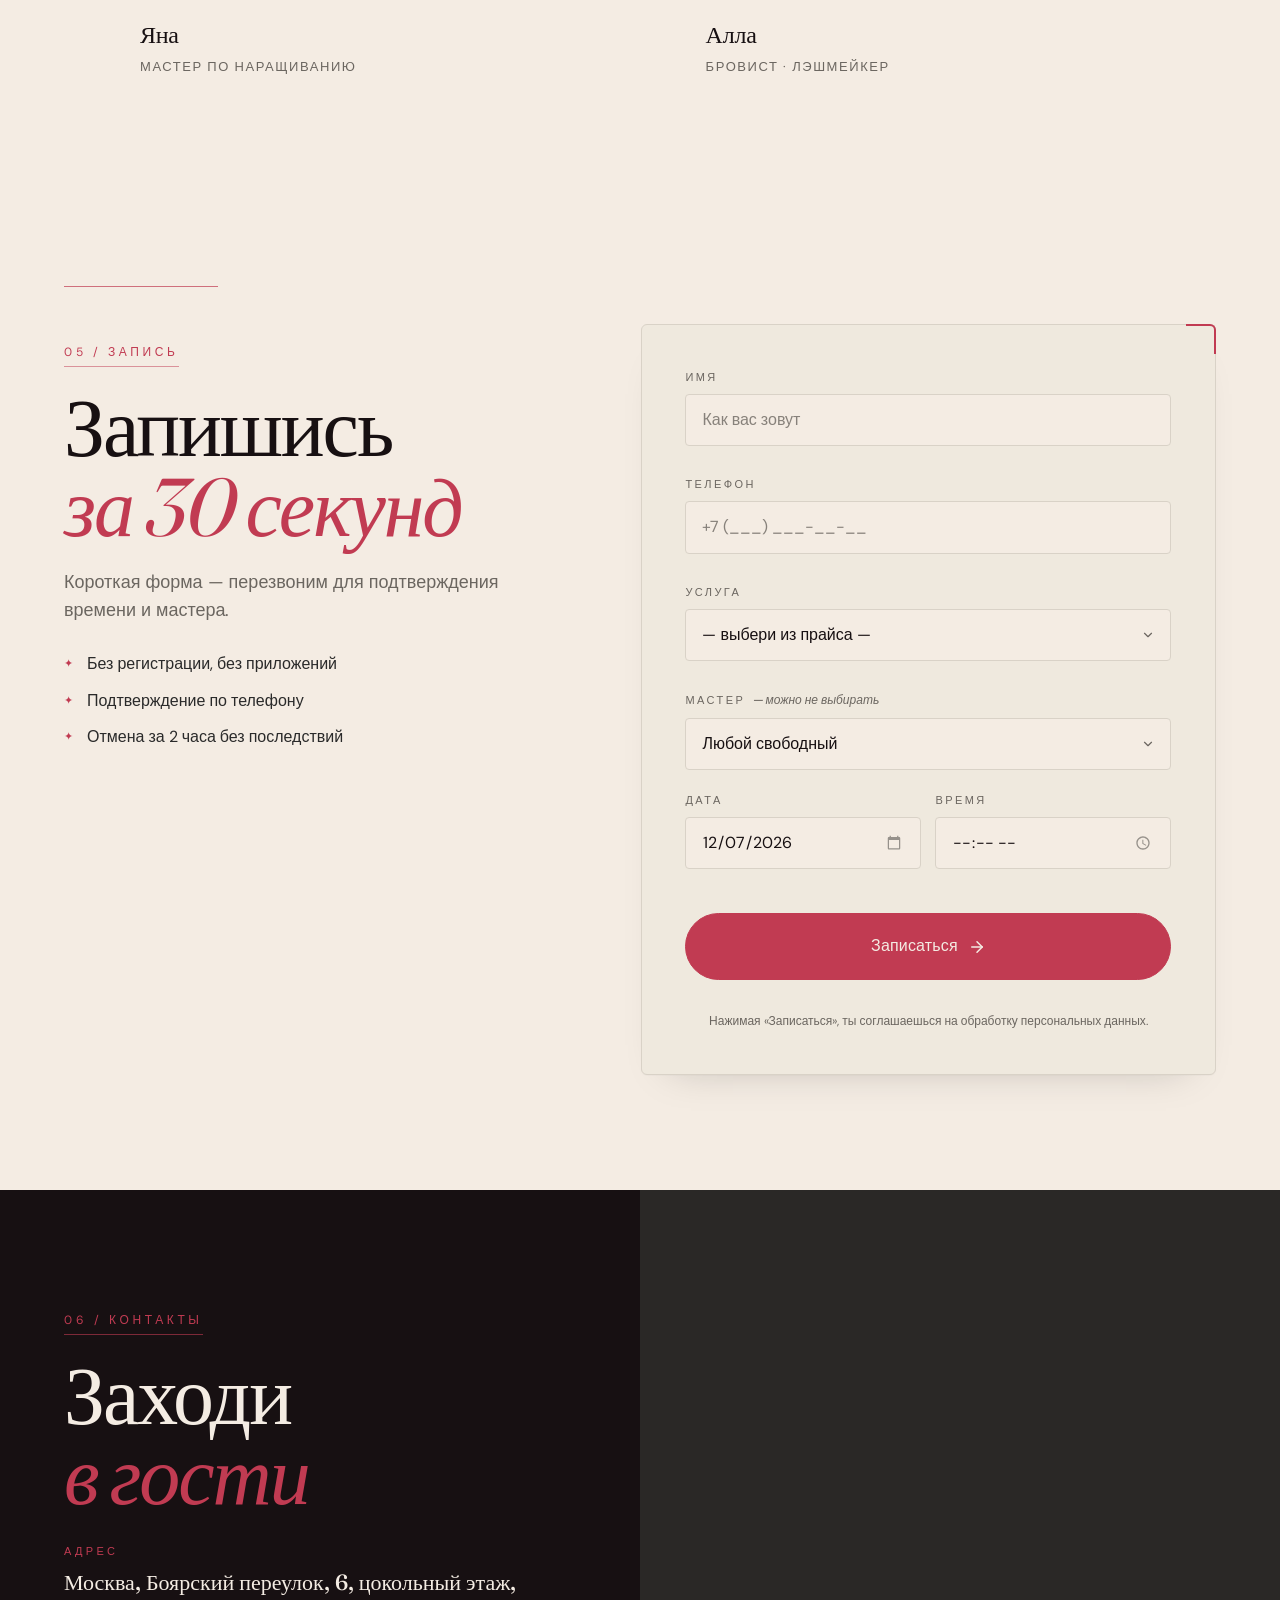
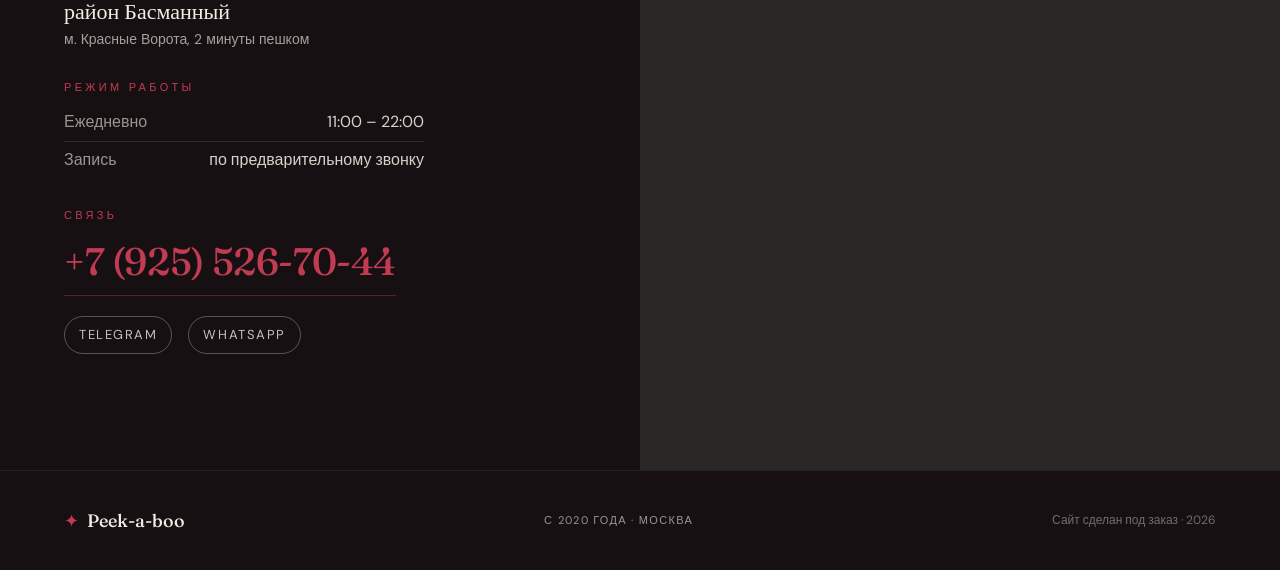
==== commit cecd7637: "ФИКС: вернуть оригинальный fadeUp (текст hero перестанет уезжать влево); отдельные keyframes для scr" ====
--- a/index.html
+++ b/index.html
@@ -13,7 +13,7 @@
     href="https://fonts.googleapis.com/css2?family=Fraunces:opsz,wght@9..144,400;9..144,500;9..144,600;9..144,700&family=DM+Sans:opsz,wght@9..40,400;9..40,500;9..40,600&display=swap"
     rel="stylesheet"
   />
-  <link rel="stylesheet" href="style.css?v=4" />
+  <link rel="stylesheet" href="style.css?v=6" />
 </head>
 <body>
   <!-- Шапка (мини, прилипает к верху) -->
@@ -274,7 +274,7 @@
     <span class="fab__label">Записаться</span>
   </a>
 
-  <script src="config.js?v=4"></script>
-  <script src="script.js?v=4"></script>
+  <script src="config.js?v=6"></script>
+  <script src="script.js?v=6"></script>
 </body>
 </html>
--- a/style.css
+++ b/style.css
@@ -224,10 +224,11 @@
   font-size: 11px; letter-spacing: .25em; text-transform: uppercase;
   color: color-mix(in srgb, var(--paper) 60%, transparent);
   white-space: nowrap;
-  animation: fadeUp 1s 1s both, bounce 2.6s 2s ease-in-out infinite;
-}
-@keyframes fadeUp { from { opacity: 0; transform: translate(-50%, 24px); } to { opacity: 1; transform: translate(-50%, 0); } }
-@keyframes bounce { 0%, 100% { transform: translate(-50%, 0); } 50% { transform: translate(-50%, 8px); } }
+  animation: scrollFadeUp 1s 1s both, scrollBounce 2.6s 2s ease-in-out infinite;
+}
+@keyframes fadeUp { from { opacity: 0; transform: translateY(24px); } to { opacity: 1; transform: none; } }
+@keyframes scrollFadeUp { from { opacity: 0; transform: translate(-50%, 24px); } to { opacity: 1; transform: translate(-50%, 0); } }
+@keyframes scrollBounce { 0%, 100% { transform: translate(-50%, 0); } 50% { transform: translate(-50%, 8px); } }
 
 @media (max-width: 600px) {
   .hero { min-height: 94vh; padding-bottom: 80px; }
